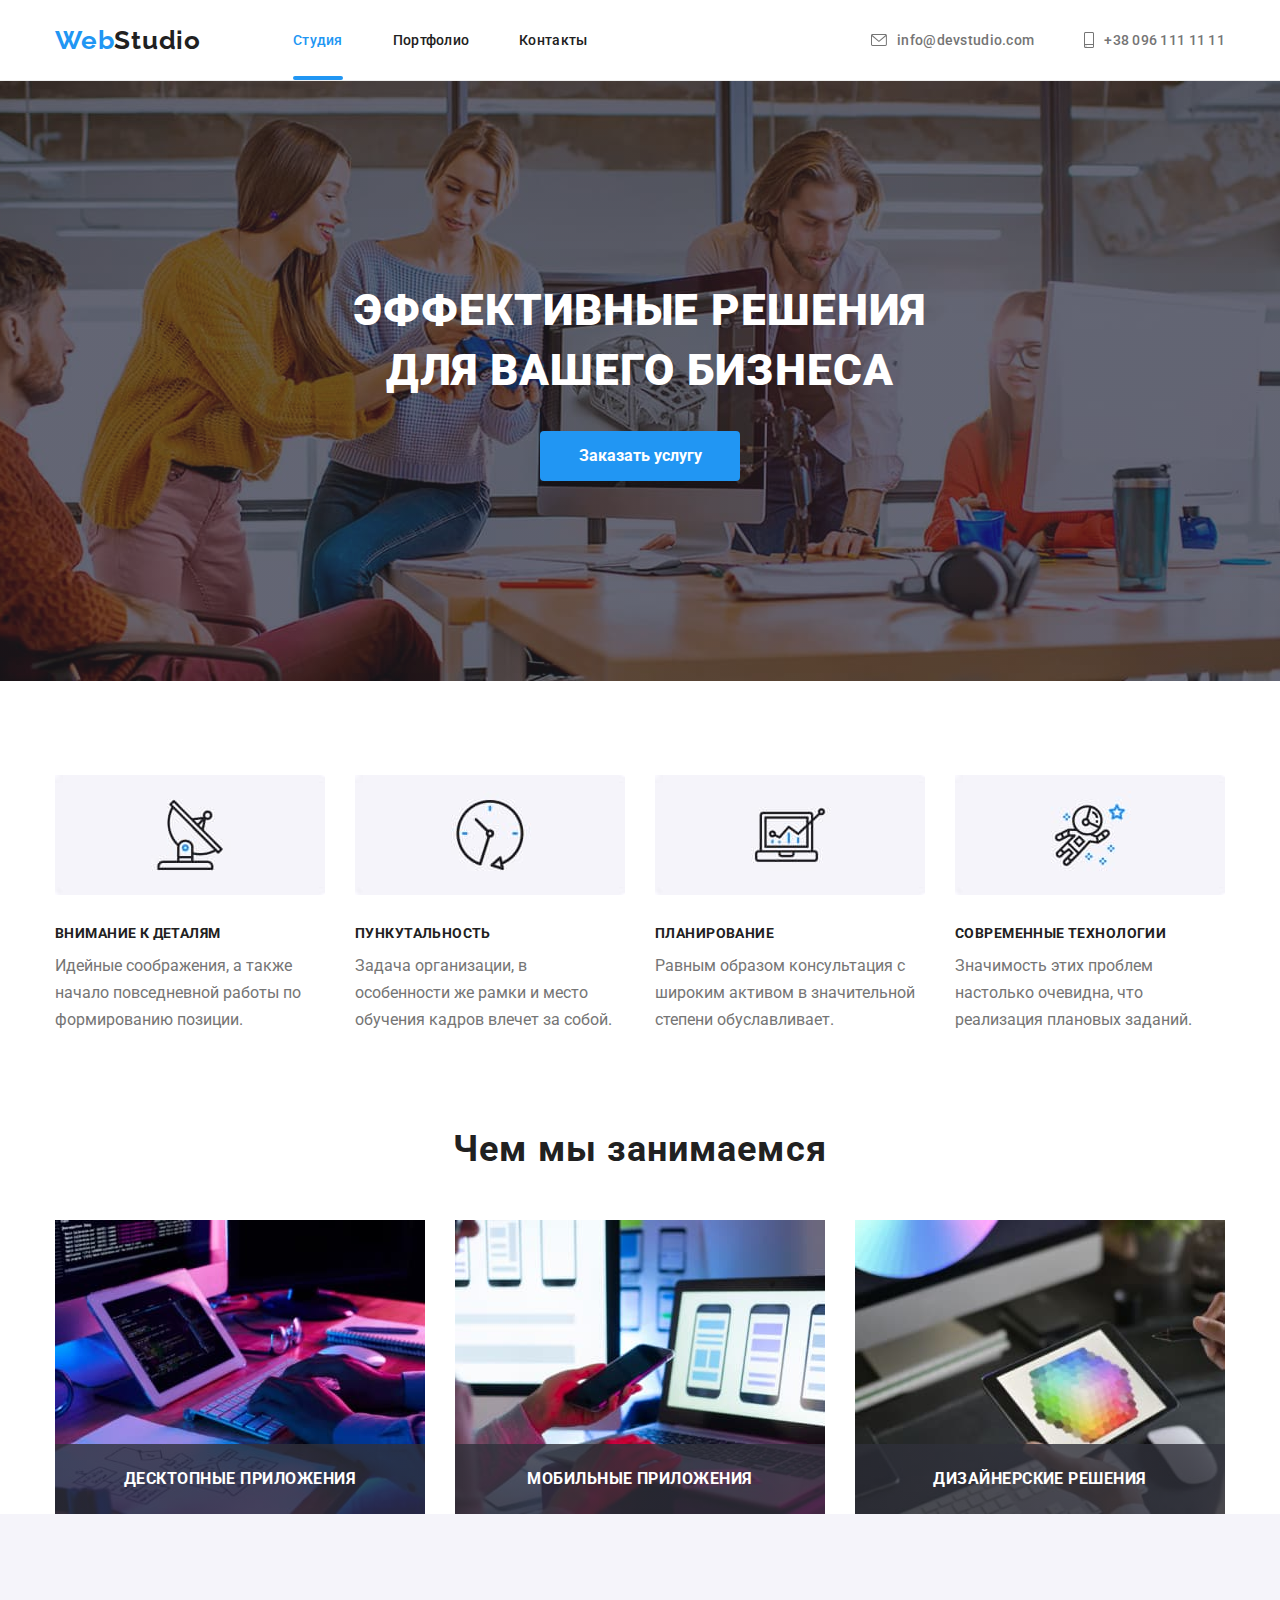
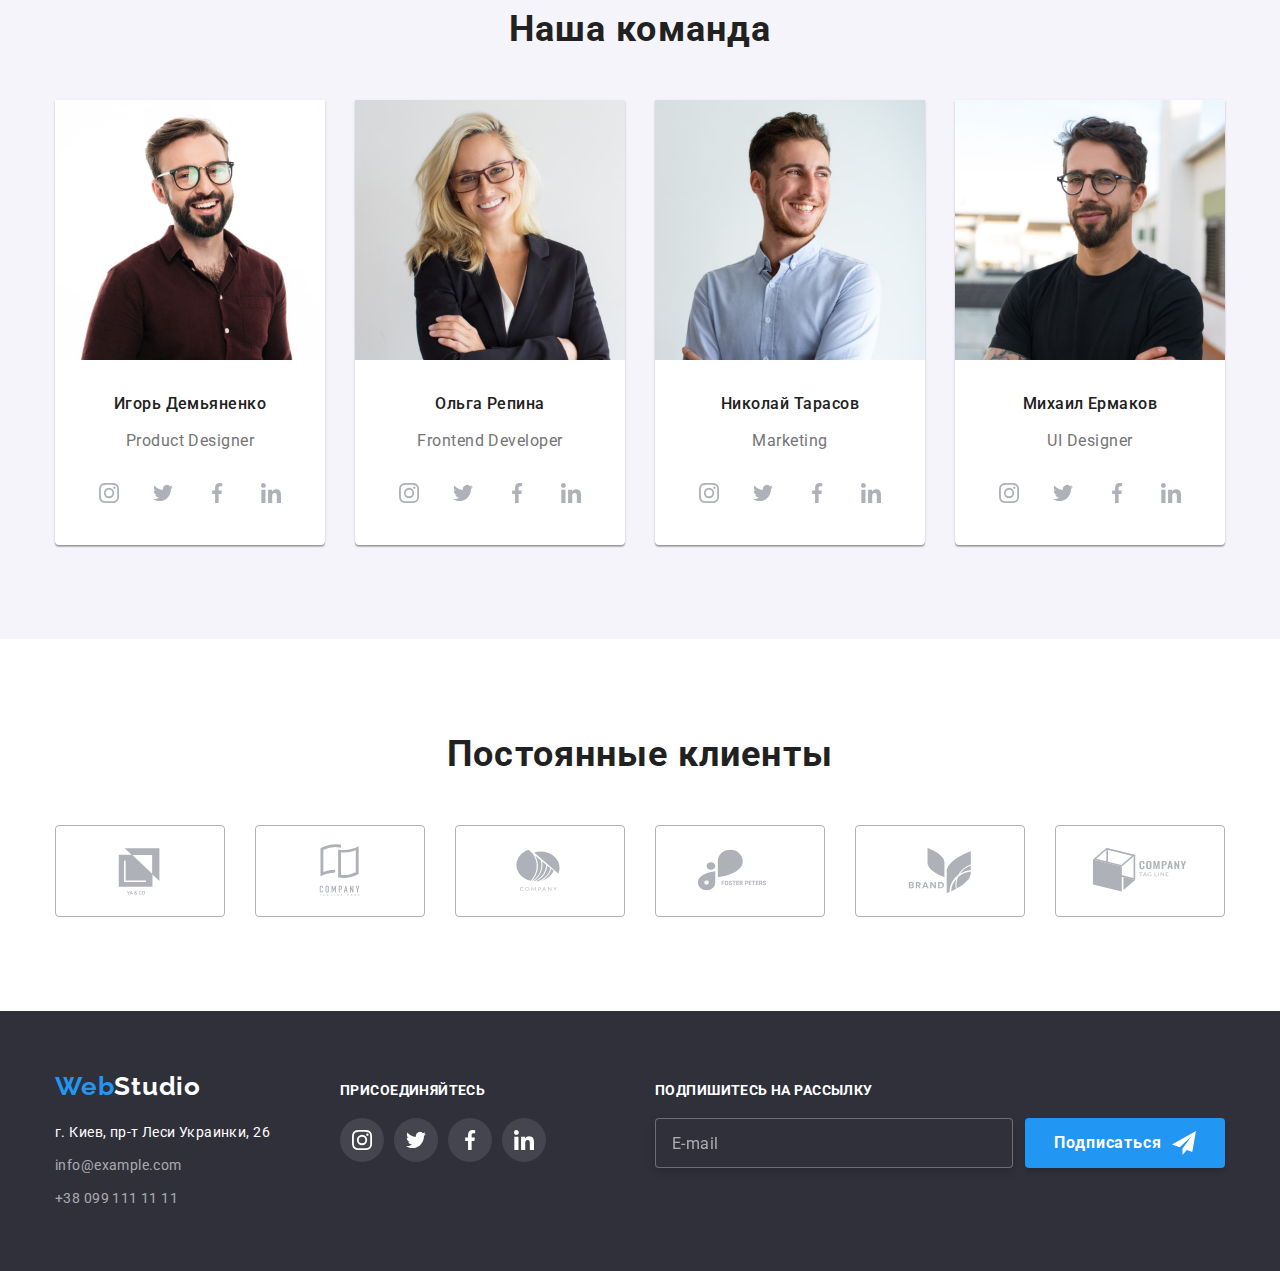
==== index.html @ 1bd15ab4 "v1" ====
<!DOCTYPE html>
<html lang="ru">
  <head>
    <meta charset="UTF-8" />
    <meta http-equiv="X-UA-Compatible" content="IE=edge" />
    <meta name="viewport" content="width=device-width, initial-scale=1.0" />
    <link
      rel="stylesheet"
      href="https://cdnjs.cloudflare.com/ajax/libs/modern-normalize/1.0.0/modern-normalize.min.css"
    />
    <link rel="preconnect" href="https://fonts.gstatic.com" />
    <link
      href="https://fonts.googleapis.com/css2?family=Raleway:wght@700&family=Roboto:wght@400;500;700;900&display=swap"
      rel="stylesheet"
    />
    <link rel="stylesheet" href="css/styles.css" />
    <title>Студия</title>
  </head>
  <body>
    <header class="header">
      <div class="container list">
        <nav class="list">
          <a lang="en" href="index.html" class="icon icon-header"
            ><span class="icon-blue">Web</span>Studio</a
          >
          <ul class="list-nav">
            <li class="link">
              <a href="index.html" class="link-nav-selected link-area">Студия</a>
            </li>
            <li class="link">
              <a href="portfolio.html" class="link-nav link-area">Портфолио</a>
            </li>
            <li class="link">
              <a href="" class="link-nav link-area">Контакты</a>
            </li>
          </ul>
        </nav>
        <ul class="list-address">
          <li class="link">
            <a href="mailto:info@devstudio.com" class="list link-address link-area">
              <svg class="link-mail">
                <use href="./images/icons.svg#icon-envelope"></use>
              </svg>
              info@devstudio.com</a
            >
          </li>
          <li class="link">
            <a href="tel:+380961111111" class="list link-address link-area">
              <svg class="link-phone">
                <use href="./images/icons.svg#icon-smartphone"></use>
              </svg>
              +38 096 111 11 11</a
            >
          </li>
        </ul>
      </div>
    </header>

    <main>
      <section class="hero overlay-hero">
        <div class="container">
          <h1 class="slogan">ЭФФЕКТИВНЫЕ РЕШЕНИЯ ДЛЯ ВАШЕГО БИЗНЕСА</h1>
          <button data-modal-open type="button" class="button">Заказать услугу</button>
        </div>
      </section>
      <section class="section">
        <div class="container">
          <ul class="list">
            <li class="item-about item-detail">
              <h3 class="text-about sub-title">Внимание к деталям</h3>
              <p class="text-main">
                Идейные соображения, а также начало повседневной работы по формированию позиции.
              </p>
            </li>
            <li class="item-about item-time">
              <h3 class="text-about sub-title">Пункутальность</h3>
              <p class="text-main">
                Задача организации, в особенности же рамки и место обучения кадров влечет за собой.
              </p>
            </li>
            <li class="item-about item-plan">
              <h3 class="text-about sub-title">Планирование</h3>
              <p class="text-main">
                Равным образом консультация с широким активом в значительной степени обуславливает.
              </p>
            </li>
            <li class="item-about item-tech">
              <h3 class="text-about sub-title">Современные технологии</h3>
              <p class="text-main">
                Значимость этих проблем настолько очевидна, что реализация плановых заданий.
              </p>
            </li>
          </ul>
        </div>
      </section>

      <section class="section">
        <div class="container">
          <h2 class="title">Чем мы занимаемся</h2>

          <ul class="list list-img">
            <li class="item-img">
              <img src="images/box1.jpg" alt="Человек пишет код" />
              <div class="img-back">
                <p class="sub-title img-text">Десктопные приложения</p>
              </div>
            </li>
            <li class="item-img">
              <img src="images/box2.jpg" alt="Человек настараивает мультиплатформность" />
              <div class="img-back">
                <p class="sub-title img-text">Мобильные приложения</p>
              </div>
            </li>
            <li class="item-img">
              <img src="images/box3.jpg" alt="Человек выбирает дизайн" />
              <div class="img-back">
                <p class="sub-title img-text">Дизайнерские решения</p>
              </div>
            </li>
          </ul>
        </div>
      </section>

      <section class="section section-team">
        <div class="container">
          <h2 class="title">Наша команда</h2>
          <ul class="list list-team">
            <li class="desc-main">
              <img class="desc-img" src="images/img1.1.jpg" alt="" width="260" />
              <div class="desc-wrap">
                <h3 class="desc-name">Игорь Демьяненко</h3>
                <p class="desc-text">Product Designer</p>
                <ul class="list list-contact">
                  <li class="item-team">
                    <a href="" class="icon-center team-contact">
                      <svg class="decs-contact-icon">
                        <use href="./images/icons.svg#icon-inst"></use>
                      </svg>
                    </a>
                  </li>
                  <li class="item-team">
                    <a href="" class="icon-center team-contact">
                      <svg class="decs-contact-icon">
                        <use href="./images/icons.svg#icon-twit"></use>
                      </svg>
                    </a>
                  </li>
                  <li class="item-team">
                    <a href="" class="icon-center team-contact">
                      <svg class="decs-contact-icon">
                        <use href="./images/icons.svg#icon-fb"></use>
                      </svg>
                    </a>
                  </li>
                  <li class="item-team">
                    <a href="" class="icon-center team-contact">
                      <svg class="decs-contact-icon">
                        <use href="./images/icons.svg#icon-linkdin"></use>
                      </svg>
                    </a>
                  </li>
                </ul>
              </div>
            </li>

            <li class="desc-main">
              <img class="desc-img" src="images/img1.2.jpg" alt="" width="260" />
              <div class="desc-wrap">
                <h3 class="desc-name">Ольга Репина</h3>
                <p class="desc-text">Frontend Developer</p>
                <ul class="list list-contact">
                  <li class="item-team">
                    <a href="" class="icon-center team-contact">
                      <svg class="decs-contact-icon">
                        <use href="./images/icons.svg#icon-inst"></use>
                      </svg>
                    </a>
                  </li>
                  <li class="item-team">
                    <a href="" class="icon-center team-contact">
                      <svg class="decs-contact-icon">
                        <use href="./images/icons.svg#icon-twit"></use>
                      </svg>
                    </a>
                  </li>
                  <li class="item-team">
                    <a href="" class="icon-center team-contact">
                      <svg class="decs-contact-icon">
                        <use href="./images/icons.svg#icon-fb"></use>
                      </svg>
                    </a>
                  </li>
                  <li class="item-team">
                    <a href="" class="icon-center team-contact">
                      <svg class="decs-contact-icon">
                        <use href="./images/icons.svg#icon-linkdin"></use>
                      </svg>
                    </a>
                  </li>
                </ul>
              </div>
            </li>

            <li class="desc-main">
              <img class="desc-img" src="images/img1.3.jpg" alt="" width="260" />
              <div class="desc-wrap">
                <h3 class="desc-name">Николай Тарасов</h3>
                <p class="desc-text">Marketing</p>
                <ul class="list list-contact">
                  <li class="item-team">
                    <a href="" class="icon-center team-contact">
                      <svg class="decs-contact-icon">
                        <use href="./images/icons.svg#icon-inst"></use>
                      </svg>
                    </a>
                  </li>
                  <li class="item-team">
                    <a href="" class="icon-center team-contact">
                      <svg class="decs-contact-icon">
                        <use href="./images/icons.svg#icon-twit"></use>
                      </svg>
                    </a>
                  </li>
                  <li class="item-team">
                    <a href="" class="icon-center team-contact">
                      <svg class="decs-contact-icon">
                        <use href="./images/icons.svg#icon-fb"></use>
                      </svg>
                    </a>
                  </li>
                  <li class="item-team">
                    <a href="" class="icon-center team-contact">
                      <svg class="decs-contact-icon">
                        <use href="./images/icons.svg#icon-linkdin"></use>
                      </svg>
                    </a>
                  </li>
                </ul>
              </div>
            </li>

            <li class="desc-main">
              <img class="desc-img" src="images/img1.4.jpg" alt="" width="260" />
              <div class="desc-wrap">
                <h3 class="desc-name">Михаил Ермаков</h3>
                <p class="desc-text">UI Designer</p>
                <ul class="list list-contact">
                  <li class="item-team">
                    <a href="" class="icon-center team-contact">
                      <svg class="decs-contact-icon">
                        <use href="./images/icons.svg#icon-inst"></use>
                      </svg>
                    </a>
                  </li>
                  <li class="item-team">
                    <a href="" class="icon-center team-contact">
                      <svg class="decs-contact-icon">
                        <use href="./images/icons.svg#icon-twit"></use>
                      </svg>
                    </a>
                  </li>
                  <li class="item-team">
                    <a href="" class="icon-center team-contact">
                      <svg class="decs-contact-icon">
                        <use href="./images/icons.svg#icon-fb"></use>
                      </svg>
                    </a>
                  </li>
                  <li class="item-team">
                    <a href="" class="icon-center team-contact">
                      <svg class="decs-contact-icon">
                        <use href="./images/icons.svg#icon-linkdin"></use>
                      </svg>
                    </a>
                  </li>
                </ul>
              </div>
            </li>
          </ul>
        </div>
      </section>
      <section class="section">
        <div class="container">
          <h2 class="title">Постоянные клиенты</h2>
          <ul class="list">
            <li class="item-client">
              <a href="" class="icon-center link-client">
                <svg class="item-client-icon">
                  <use href="./images/icons.svg#icon-client1"></use>
                </svg>
              </a>
            </li>
            <li class="item-client">
              <a href="" class="icon-center link-client">
                <svg class="item-client-icon">
                  <use href="./images/icons.svg#icon-client2"></use>
                </svg>
              </a>
            </li>
            <li class="item-client">
              <a href="" class="icon-center link-client">
                <svg class="item-client-icon">
                  <use href="./images/icons.svg#icon-client3"></use>
                </svg>
              </a>
            </li>
            <li class="item-client">
              <a href="" class="icon-center link-client">
                <svg class="item-client-icon">
                  <use href="./images/icons.svg#icon-client4"></use>
                </svg>
              </a>
            </li>
            <li class="item-client">
              <a href="" class="icon-center link-client">
                <svg class="item-client-icon">
                  <use href="./images/icons.svg#icon-client5"></use>
                </svg>
              </a>
            </li>
            <li class="item-client">
              <a href="" class="icon-center link-client">
                <svg class="item-client-icon">
                  <use href="./images/icons.svg#icon-client6"></use>
                </svg>
              </a>
            </li>
          </ul>
        </div>
      </section>
    </main>

    <footer class="footer">
      <div class="container list">
        <div>
          <a lang="en" href="index.html" class="icon icon-footer"
            ><span class="icon-blue">Web</span>Studio</a
          >
          <address>
            <ul class="list-footer">
              <li class="footer-main">
                <a href="" class="text-main footer-address">г. Киев, пр-т Леси Украинки, 26</a>
              </li>
              <li class="footer-main">
                <a href="mailto:info@example.com" class="text-main footer-contact"
                  >info@example.com</a
                >
              </li>
              <li class="footer-main">
                <a href="tel:+380991111111" class="text-main footer-contact">+38 099 111 11 11</a>
              </li>
            </ul>
          </address>
        </div>
        <div class="media-footer">
          <h3 class="sub-title sub-title-join">Присоединяйтесь</h3>
          <ul class="list">
            <li class="media-footer-item">
              <a href="" class="icon-center media-footer-link">
                <svg class="media-footer-icon">
                  <use href="./images/icons.svg#icon-inst"></use>
                </svg>
              </a>
            </li>
            <li class="media-footer-item">
              <a href="" class="icon-center media-footer-link">
                <svg class="media-footer-icon">
                  <use href="./images/icons.svg#icon-twit"></use>
                </svg>
              </a>
            </li>
            <li class="media-footer-item">
              <a href="" class="icon-center media-footer-link">
                <svg class="media-footer-icon">
                  <use href="./images/icons.svg#icon-fb"></use>
                </svg>
              </a>
            </li>
            <li class="media-footer-item">
              <a href="" class="icon-center media-footer-link">
                <svg class="media-footer-icon">
                  <use href="./images/icons.svg#icon-linkdin"></use>
                </svg>
              </a>
            </li>
          </ul>
        </div>
        <div class="subscribe-footer">
          <h3 class="sub-title sub-title-join">Подпишитесь на рассылку</h3>

          <form name="subscribe_form" autocomplete="on" class="form-item">
            <label>
              <input class="form-input-mail" type="email" name="email" placeholder="E-mail" />
            </label>
            <button type="submit" class="button-subscribe">
              Подписаться
              <svg class="button-subscribe-icon">
                <use href="./images/icons.svg#icon-send"></use>
              </svg>
            </button>
          </form>
        </div>
      </div>
    </footer>
    <div class="backdrop is-hidden" data-modal>
      <div class="modal">
        <h3 class="modal-detail">Оставьте свои данные, мы вам перезвоним</h3>

        <form name="subscribe_form" autocomplete="on" class="subscribe-form">
          <label class="subscribe-name">
            Имя
            <svg class="modal-form-icon">
              <use href="./images/icons.svg#icon-person"></use>
            </svg>
            <input
              class="form-input-main form-input-info"
              type="text"
              name="name"
              autocomplete="on"
            />
          </label>
          <label class="subscribe-name">
            Телефон
            <svg class="modal-form-icon">
              <use href="./images/icons.svg#icon-phone-black"></use>
            </svg>
            <input
              class="form-input-main form-input-info"
              type="tel"
              name="tel"
              autocomplete="on"
            />
          </label>
          <label class="subscribe-name">
            Почта
            <input
              class="form-input-main form-input-info"
              type="email"
              name="email"
              autocomplete="on"
            />
            <svg class="modal-form-icon">
              <use href="./images/icons.svg#icon-email-black"></use>
            </svg>
          </label>
          <label class="subscribe-name">
            Комментарий
            <textarea
              class="form-input-main form-input-comment"
              name="comment"
              placeholder="Введите текст"
            ></textarea>
          </label>
          <label class="subscribe-agree">
            <input type="checkbox" name="valid" value="agree" />
            <span class="checkbox-icon"></span>
            Соглашаюсь с рассылкой и принимаю <a href="" class="link-agree">Условия договора</a>
          </label>
          <div>
            <button type="submit" class="button-form">Отправить</button>
          </div>
        </form>
        <button data-modal-close type="button" class="icon-center modal-close-button">
          <svg class="modal-close-icon">
            <use href="./images/icons.svg#icon-close-button"></use>
          </svg>
        </button>
      </div>
    </div>
    <script src="./js/modal.js"></script>
  </body>
</html>
---- css/styles.css ----
/* Main styles */

body {
  font-family: 'Roboto', sans-serif;
  color: var(--main-text-color);
}

a {
  text-decoration: none;
  display: inline-block;
}

ul {
  list-style: none;
}

img {
  display: block;
}

/* Main Position */

ul,
ol {
  margin-top: 0;
  margin-bottom: 0;
  padding-left: 0;
}

h1,
h2,
h3,
h4,
h5,
h6,
p {
  margin-top: 0;
  margin-bottom: 0;
}

/* Colors */

:root {
  --main-back-color: #2f303a;
  --secondary-back-color: #f5f4fa;
  --main-text-color: #212121;
  --secondary-text-color: #757575;
  --third-text-color: #ffffff;
  --main-theme-color: #2196f3;
  --main-link-color: rgb(75, 75, 75, 0.6);
  --footer-link-color: rgb(255, 255, 255, 0.6);
  --work-back-color: #eeeeee;
  --overlay-back-color: rgba(47, 48, 58, 0.4);
  --footer-link-back: rgba(255, 255, 255, 0.1);
  --client-border: #afb1b8;
  --hero-button-color: #188ce8;
  --img-back-color: rgba(47, 48, 58, 0.8);
  --work-anim-color: rgba(33, 150, 243, 0.9);
  --backdrop-color: rgba(0, 0, 0, 0.2);
  --close-button-color: rgba(0, 0, 0, 0.1);
  --color-comment: rgba(117, 117, 117, 0.5);
  --form-border-color: rgba(33, 33, 33, 0.2);

  --duration: 250ms;
  --timing-function: cubic-bezier(0.4, 0, 0.2, 1);
}

/* Style Classes */
.container {
  margin-left: auto;
  margin-right: auto;
  width: 1200px;
  padding-left: 15px;
  padding-right: 15px;
}

.icon {
  font-family: 'Raleway', sans-serif;
  font-weight: 700;
  font-size: 26px;
  line-height: 1.17;
  letter-spacing: 0.03em;
  width: 145px;
}

.icon-header {
  color: var(--main-text-color);

  margin-right: 93px;
}

.icon-footer {
  color: var(--third-text-color);

  margin-bottom: 20px;
}

.icon-blue {
  color: var(--main-theme-color);
}

.link-mail {
  width: 16px;
  height: 12px;
  cursor: pointer;

  margin-right: 10px;

  fill: var(--secondary-text-color);

  transition: fill var(--duration) var(--timing-function);
}

.link-phone {
  width: 10px;
  height: 16px;
  cursor: pointer;

  margin-right: 10px;

  fill: var(--secondary-text-color);

  transition: fill var(--duration) var(--timing-function);
}

.link-address:hover .link-mail,
.link-address:focus .link-mail,
.link-address:hover .link-phone,
.link-address:focus .link-phone {
  fill: var(--main-theme-color);
}

.item-about::before {
  display: block;
  content: '';
  height: 120px;
}

.item-detail::before {
  background-image: url(../images/Group1.jpg);
}

.item-time::before {
  background-image: url(../images/Group2.jpg);
}

.item-plan::before {
  background-image: url(../images/Group3.jpg);
}

.item-tech::before {
  background-image: url(../images/Group4.jpg);
}

.icon-center {
  display: flex;
  align-items: center;
  justify-content: center;
}

.footer .container.list {
  display: flex;
  align-items: baseline;
}

.media-footer {
  margin-left: 70px;
}

.sub-title-join {
  font-size: 14px;
  letter-spacing: 0.03em;

  margin-bottom: 20px;

  color: var(--third-text-color);
}

.media-footer-item {
  width: 44px;
  height: 44px;
}

.media-footer-item:not(:last-child) {
  margin-right: 10px;
}

.media-footer-link {
  width: 44px;
  height: 44px;

  background-color: var(--footer-link-back);
  border-radius: 50%;
  background-position: center;
  background-repeat: no-repeat;

  transition: background-color var(--duration) var(--timing-function);
}

.media-footer-link:hover,
.media-footer-link:focus {
  background-color: var(--main-theme-color);
}

.media-footer-icon {
  width: 20px;
  height: 20px;

  fill: var(--third-text-color);
}

.item-client:not(:last-child) {
  margin-right: 30px;
}

.subscribe-footer {
  width: 570px;
  margin-left: auto;
}

.form-item {
  display: flex;
  align-items: center;
}

.form-input-mail {
  height: 50px;
  min-width: 358px;

  padding-left: 16px;
  padding-top: 15px;
  padding-bottom: 15px;

  color: var(--third-text-color);
  border-radius: 4px;
  border: 1px solid rgba(255, 255, 255, 0.3);
  filter: drop-shadow(0px 4px 4px rgba(0, 0, 0, 0.15));
  background-color: var(--main-back-color);
}

.form-input-mail::placeholder {
  font-size: 16px;
  line-height: 1.25;
  letter-spacing: 0.03em;

  color: var(--footer-link-color);
}

.button-subscribe {
  height: 50px;
  min-width: 200px;

  font-weight: 700;
  font-size: 16px;
  line-height: 1.875;
  letter-spacing: 0.06em;

  margin-left: 12px;

  display: flex;
  align-items: center;
  justify-content: center;

  border-color: transparent;
  color: var(--third-text-color);
  background-color: var(--main-theme-color);
  box-shadow: 0px 4px 4px rgba(0, 0, 0, 0.15);
  border-radius: 4px;
}

.button-subscribe-icon {
  width: 24px;
  height: 24px;

  margin-left: 10px;

  fill: var(--third-text-color);
}

.link-client {
  width: 170px;
  height: 92px;
  cursor: pointer;

  border: 1px solid var(--client-border);
  border-radius: 4px;

  transition: border-color var(--duration) var(--timing-function);
}

.item-client-icon {
  width: 106px;
  height: 60px;

  fill: var(--client-border);

  transition: fill var(--duration) var(--timing-function);
}

.link-client:hover,
.link-client:focus {
  border-color: var(--main-theme-color);
}

.link-client:hover .item-client-icon,
.link-client:focus .item-client-icon {
  fill: var(--main-theme-color);
}

.header {
  border-bottom: 1px solid var(--work-back-color);
}

.list {
  display: flex;

  align-items: center;
}

.list-img {
  justify-content: space-between;
}

.list-nav {
  display: flex;
}

.list-address {
  display: flex;

  margin-left: auto;
}

.list-team {
  padding-bottom: 94px;
}

.link {
  font-weight: 500;
  font-size: 14px;
  line-height: 1.17;
  letter-spacing: 0.02em;
}

.list-nav .link + .link {
  margin-left: 50px;
}

.list-address .link + .link {
  margin-left: 50px;
}

.link-area {
  padding-top: 32px;
  padding-bottom: 32px;
}

.link-nav {
  color: var(--main-text-color);

  transition: color var(--duration) var(--timing-function);
}

.link-nav-selected {
  position: relative;
  color: var(--main-theme-color);
}

.link-nav-selected::after {
  display: block;
  content: '';
  width: 100%;
  height: 4px;

  border-bottom-width: 4px;
  border-bottom-style: solid;
  border-bottom-color: var(--main-theme-color);
  border-radius: 2px;

  position: absolute;
  bottom: 0;
}

.link-address {
  color: var(--secondary-text-color);

  transition: color var(--duration) var(--timing-function);
}

.hero {
  max-width: 1600px;
  height: 600px;
  letter-spacing: 0.06em;
  text-align: center;

  background-color: var(--main-back-color);

  padding-top: 200px;
  padding-bottom: 200px;
  margin-left: auto;
  margin-right: auto;
}

.overlay-hero {
  background-image: linear-gradient(to right, var(--overlay-back-color), var(--overlay-back-color)),
    url(../images/back-hero.jpg);

  background-repeat: no-repeat;
  background-position: center;
  background-size: cover;
}

.slogan {
  font-weight: 900;
  font-size: 44px;
  line-height: 1.36;

  color: var(--third-text-color);

  max-width: 600px;
  margin: 0 auto;
  margin-bottom: 30px;
}

.button {
  font-weight: 700;
  font-size: 16px;
  line-height: 1.87;
  cursor: pointer;

  min-width: 200px;
  min-height: 50px;
  padding: 10px, 32px;
  border-radius: 4px;

  border-color: transparent;
  color: var(--third-text-color);
  background-color: var(--main-theme-color);

  transition: background-color var(--duration) var(--timing-function);
}

.button:hover,
.button:focus {
  background-color: var(--hero-button-color);
}

.backdrop {
  position: fixed;
  top: 0;
  left: 0;

  width: 100%;
  height: 100%;

  background-color: var(--backdrop-color);

  transition: background-color var(--duration) var(--timing-function);
}

.backdrop.is-hidden {
  opacity: 0;
  pointer-events: none;
}

.modal {
  z-index: 1000;
  position: absolute;
  top: 50%;
  left: 50%;
  transform: translate(-50%, -50%);

  padding: 40px;

  min-width: 528px;
  min-height: 581px;

  border-radius: 4px;
  box-shadow: 0px 1px 3px rgba(0, 0, 0, 0.12), 0px 1px 1px rgba(0, 0, 0, 0.14),
    0px 2px 1px rgba(0, 0, 0, 0.2);
  background-color: var(--third-text-color);

  transition: background-color var(--duration) var(--timing-function),
    box-shadow var(--duration) var(--timing-function);
}

.modal-close-button {
  position: absolute;
  top: 8px;
  right: 8px;
  cursor: pointer;
  padding: 0;

  width: 30px;
  height: 30px;

  border-radius: 50%;
  border-color: var(--close-button-color);
  background-color: var(--third-text-color);
}

.modal-close-icon {
  background-position: center;
  background-repeat: no-repeat;

  width: 18px;
  height: 18px;

  filter: drop-shadow(0px 4px 4px rgba(0, 0, 0, 0.25));
}

.modal-detail {
  font-weight: 700;
  font-size: 20px;
  line-height: 1.172;
  letter-spacing: 0.03em;
  text-align: center;

  margin-bottom: 12px;
}

.subscribe-form {
  width: 448px;
  margin-left: auto;
  margin-right: auto;
}

.form-input-main {
  font-size: 14px;
  line-height: 1.17;
  letter-spacing: 0.01em;

  outline: none;
  border: 1px solid var(--form-border-color);
  border-radius: 4px;
}

.form-input-info {
  height: 40px;
  margin-top: 4px;
  padding-left: 40px;
}

.form-input-comment {
  height: 120px;
  padding: 12px 16px;
  margin-top: 4px;
  resize: none;
}

.form-input-main:focus-within {
  border: 1px solid var(--main-theme-color);
}

.subscribe-name:focus-within .modal-form-icon {
  fill: var(--main-theme-color);
}

.form-input-comment::placeholder {
  color: var(--color-comment);
}

.subscribe-name {
  position: relative;
  display: flex;
  flex-direction: column;
  text-align: initial;

  width: auto;
  margin-bottom: 10px;

  font-size: 12px;
  line-height: 1.17;
  letter-spacing: 0.01em;

  color: var(--secondary-text-color);
}

.subscribe-name:nth-child(4) {
  margin-bottom: 20px;
}

.subscribe-agree input[type='checkbox'] {
  appearance: none;
}

.checkbox-icon {
  content: '';
  display: inline-block;

  margin-right: 8.38px;

  width: 16px;
  height: 15px;

  border: 2px solid var(--main-text-color);
  border-radius: 2px;

  transition: border-color var(--duration) var(--timing-function),
    background-color var(--duration) var(--timing-function);
}

.subscribe-agree input[type='checkbox']:focus ~ .checkbox-icon {
  border-color: var(--main-theme-color);
}

.subscribe-agree input[type='checkbox']:checked ~ .checkbox-icon {
  border-color: var(--main-theme-color);

  background-color: var(--main-theme-color);
  background-image: url(../images/checkbox.svg);
  background-repeat: no-repeat;
  background-size: cover;
}

.subscribe-agree {
  position: relative;
  display: flex;
  justify-content: center;
  align-items: center;
  width: 425px;
  height: 24px;
  margin-bottom: 30px;

  font-size: 14px;
  line-height: 1.71;
  letter-spacing: 0.03em;

  color: var(--secondary-text-color);
}

.link-agree {
  font-size: 14px;
  line-height: 1.71;
  letter-spacing: 0.03em;
  text-decoration: underline;

  padding-left: 3px;

  color: var(--main-theme-color);
}

.modal-form-icon {
  position: absolute;
  bottom: 11px;
  left: 12px;

  width: 18px;
  height: 18px;
}

.button-form {
  height: 50px;
  min-width: 200px;

  font-weight: 700;
  font-size: 16px;
  line-height: 1.875;
  letter-spacing: 0.06em;

  display: flex;
  align-items: center;
  justify-content: center;

  border-color: transparent;
  color: var(--third-text-color);
  background-color: var(--main-theme-color);
  box-shadow: 0px 4px 4px rgba(0, 0, 0, 0.15);
  border-radius: 4px;
}

.subscribe-form div {
  display: flex;
  justify-content: center;
}

.title {
  font-weight: 700;
  font-size: 36px;
  line-height: 1.17;
  letter-spacing: 0.03em;
  text-align: center;

  margin-bottom: 50px;
}

.section {
  padding-top: 94px;
}

.section:last-child {
  padding-bottom: 94px;
}

.section-team {
  background-color: var(--secondary-back-color);
}

.item-img {
  position: relative;
  width: 370px;
  z-index: -1;
}

.img-back {
  display: flex;
  justify-content: center;
  align-items: center;

  position: absolute;
  bottom: 0;
  width: 370px;
  height: 70px;

  background-image: linear-gradient(to right, var(--img-back-color), var(--img-back-color));
}

.img-text {
  letter-spacing: 0.03em;

  color: var(--third-text-color);
}

.team {
  background-color: var(--secondary-back-color);
}

.text-about {
  font-size: 14px;
  letter-spacing: 0.03em;

  margin-top: 30px;
  margin-bottom: 10px;
}

.sub-title {
  font-weight: 700;
  text-transform: uppercase;
  line-height: 1.17;
}

.item-about {
  width: 270px;
}

.item-about:not(:first-child) {
  margin-left: 30px;
}

.text-main {
  color: var(--secondary-text-color);

  line-height: 1.71;
}

.desc-img {
  display: block;

  width: 270px;
}

.desc-main {
  background-color: var(--third-text-color);

  width: 270px;

  box-shadow: 0px 1px 3px rgba(0, 0, 0, 0.12), 0px 1px 1px rgba(0, 0, 0, 0.14),
    0px 2px 1px rgba(0, 0, 0, 0.2);
  border-radius: 0px 0px 4px 4px;
}

.desc-main:not(:first-child) {
  margin-left: 30px;
}

.desc-wrap {
  padding-top: 30px;
  padding-bottom: 30px;
}

.desc-name {
  font-weight: 500;
  font-size: 16px;
  line-height: 1.71;
  letter-spacing: 0.03em;
  text-align: center;

  margin-bottom: 10px;
}

.desc-text {
  font-size: 16px;
  line-height: 1.71;
  letter-spacing: 0.03em;
  text-align: center;

  margin-bottom: 16px;

  color: var(--secondary-text-color);
}

.list-contact {
  margin-right: 32px;
  margin-left: 32px;
}

.team-contact {
  width: 44px;
  height: 44px;

  border-radius: 50%;
  background-position: center;
  background-repeat: no-repeat;

  transition: background-color var(--duration) var(--timing-function);
}

.decs-contact-icon {
  width: 20px;
  height: 20px;
  cursor: pointer;

  fill: var(--client-border);

  transition: fill var(--duration) var(--timing-function);
}

.team-contact:hover,
.team-contact:focus {
  background-color: var(--main-theme-color);
}

.team-contact:hover .decs-contact-icon,
.team-contact:focus .decs-contact-icon {
  fill: var(--third-text-color);
}

.item-team:not(:last-child) {
  margin-right: 10px;
}

.footer {
  background-color: var(--main-back-color);

  padding-top: 60px;
  padding-bottom: 60px;
}

.list-footer .footer-main + .footer-main {
  margin-top: 9px;
}

.footer-main {
  font-style: normal;
  letter-spacing: 0.03em;
  font-size: 14px;
}

.footer-address {
  color: var(--third-text-color);

  transition: color var(--duration) var(--timing-function);
}

.footer-contact {
  color: var(--footer-link-color);
}

.list-control {
  justify-content: center;

  margin-bottom: 50px;
}

.control {
  font-weight: 500;
  font-size: 16px;
  line-height: 1.62;
  letter-spacing: 0.03em;
  background-color: var(--secondary-back-color);
  cursor: pointer;

  padding: 6px 22px;
  border: transparent;
  border-radius: 4px;

  transition: color var(--duration) var(--timing-function),
    background-color var(--duration) var(--timing-function),
    box-shadow var(--duration) var(--timing-function);
}

.control-item:not(:last-child) {
  margin-right: 8px;
}

.control:active,
.control:hover,
.control:focus {
  color: var(--third-text-color);
  background-color: var(--main-theme-color);

  box-shadow: 0px 3px 1px rgba(0, 0, 0, 0.1), 0px 1px 2px rgba(0, 0, 0, 0.08),
    0px 2px 2px rgba(0, 0, 0, 0.12);
}

.work-list {
  display: flex;
  flex-wrap: wrap;

  margin-left: -30px;
  margin-top: -30px;
}

.work-item {
  flex-basis: calc(100% / 3 -30px);

  margin-left: 30px;
  margin-top: 30px;

  cursor: pointer;
}

.work-link {
  transition: box-shadow var(--duration) var(--timing-function);
}

.work-link:hover,
.work-link:focus {
  box-shadow: 0px 1px 1px rgba(0, 0, 0, 0.12), 0px 4px 4px rgba(0, 0, 0, 0.06),
    1px 4px 6px rgba(0, 0, 0, 0.16);
}

.work-img {
  position: relative;
  overflow: hidden;
}

.work-overlay {
  position: absolute;
  width: 100%;
  height: 100%;

  transform: translateY(0);

  background-image: linear-gradient(to right, var(--work-anim-color), var(--work-anim-color));

  transition: transform var(--duration) var(--timing-function);
}

.work-text {
  width: 322px;
  height: 168px;
  position: fixed;
  top: 50%;
  left: 50%;
  transform: translate(-50%, -50%);

  font-size: 18px;
  line-height: 28px;
  letter-spacing: 0.03em;

  color: var(--third-text-color);
}

.work-link:hover .work-overlay,
.work-link:focus .work-overlay {
  transform: translateY(-100%);
}

.work-wrap {
  border-right-width: 1px;
  border-right-style: solid;
  border-right-color: var(--work-back-color);
  border-left-width: 1px;
  border-left-style: solid;
  border-left-color: var(--work-back-color);
  border-bottom-width: 1px;
  border-bottom-style: solid;
  border-bottom-color: var(--work-back-color);

  padding-top: 20px;
  padding-bottom: 20px;
  padding-left: 24px;
  padding-right: 24px;
}

.work-main {
  font-weight: 700;
  font-size: 18px;
  line-height: 2;
  letter-spacing: 0.06em;

  margin-bottom: 4px;

  color: var(--main-text-color);
}

.work-desc {
  font-weight: normal;
  font-size: 16px;
  line-height: 1.87;
  letter-spacing: 0.03em;

  color: var(--secondary-text-color);
}

.link-nav:hover,
.link-nav:focus,
.link-address:hover,
.link-address:focus,
.footer-address:hover,
.footer-address:focus {
  color: var(--main-theme-color);
}
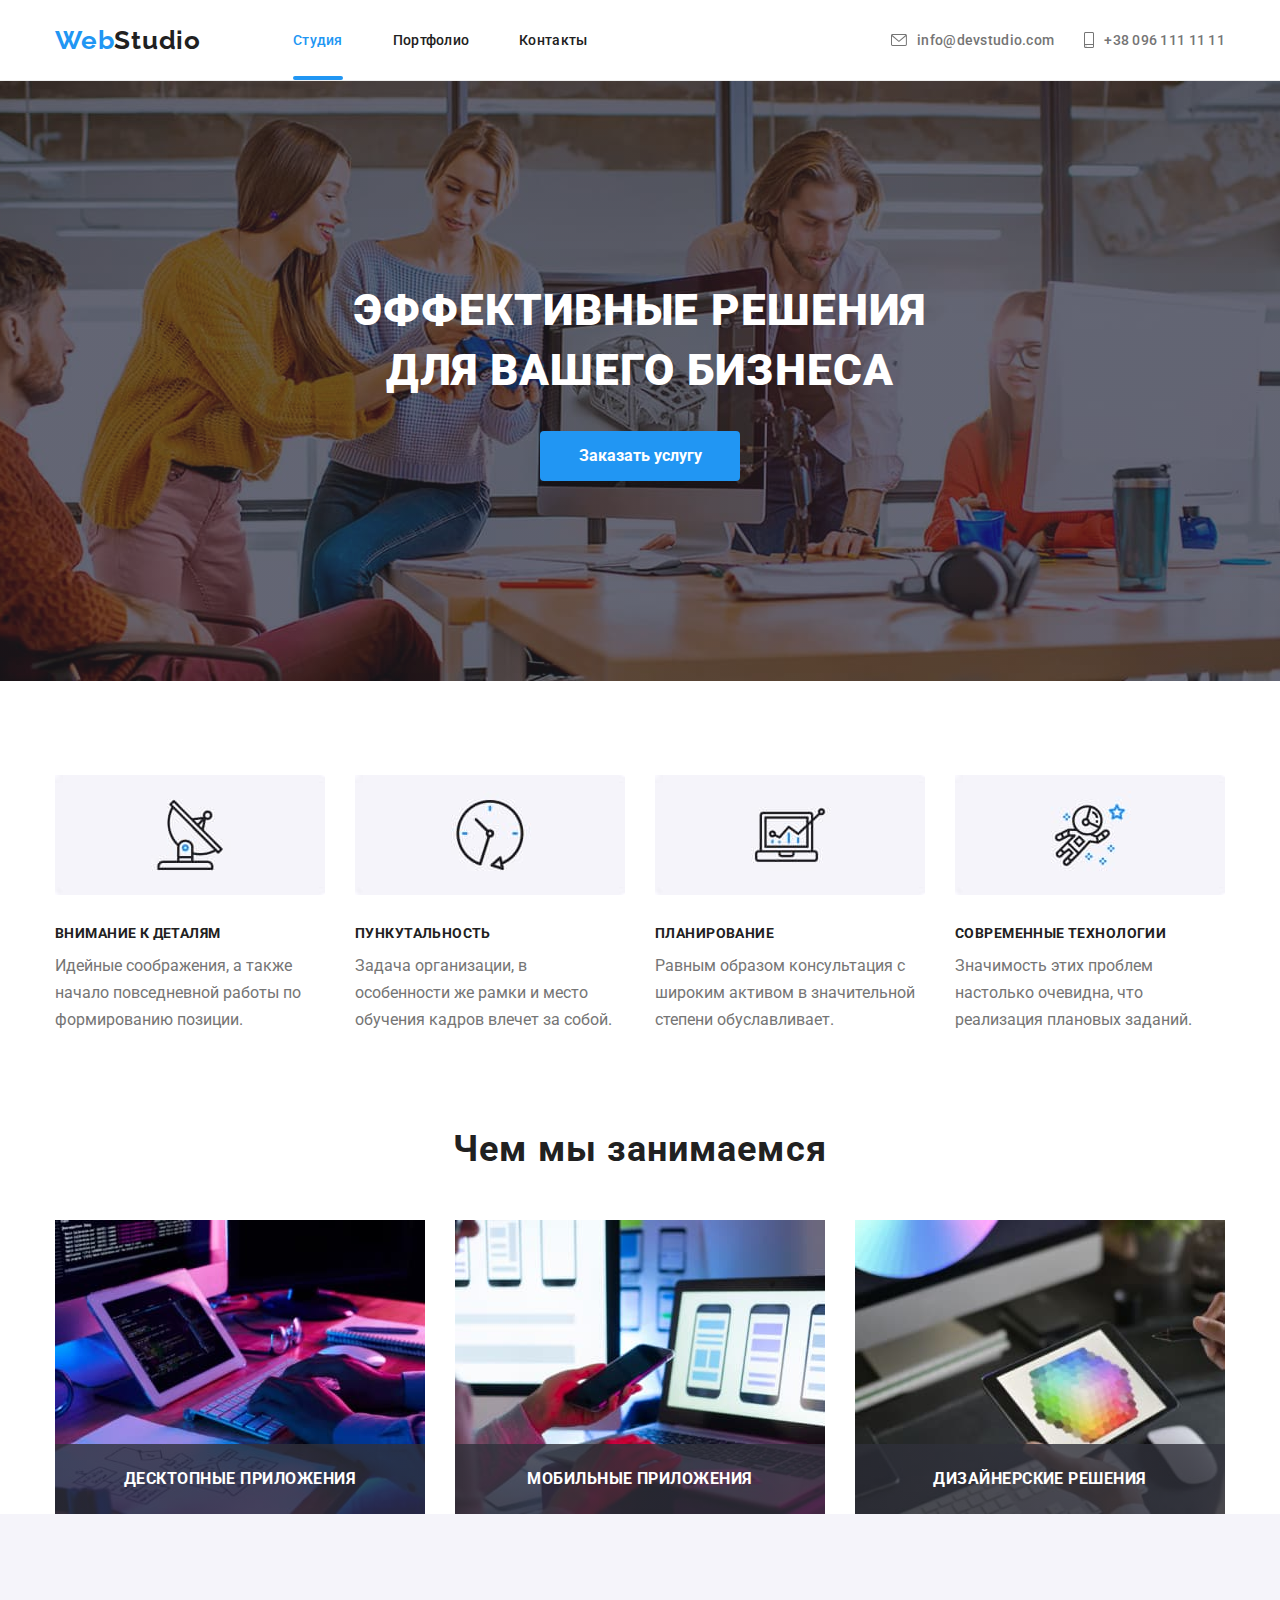
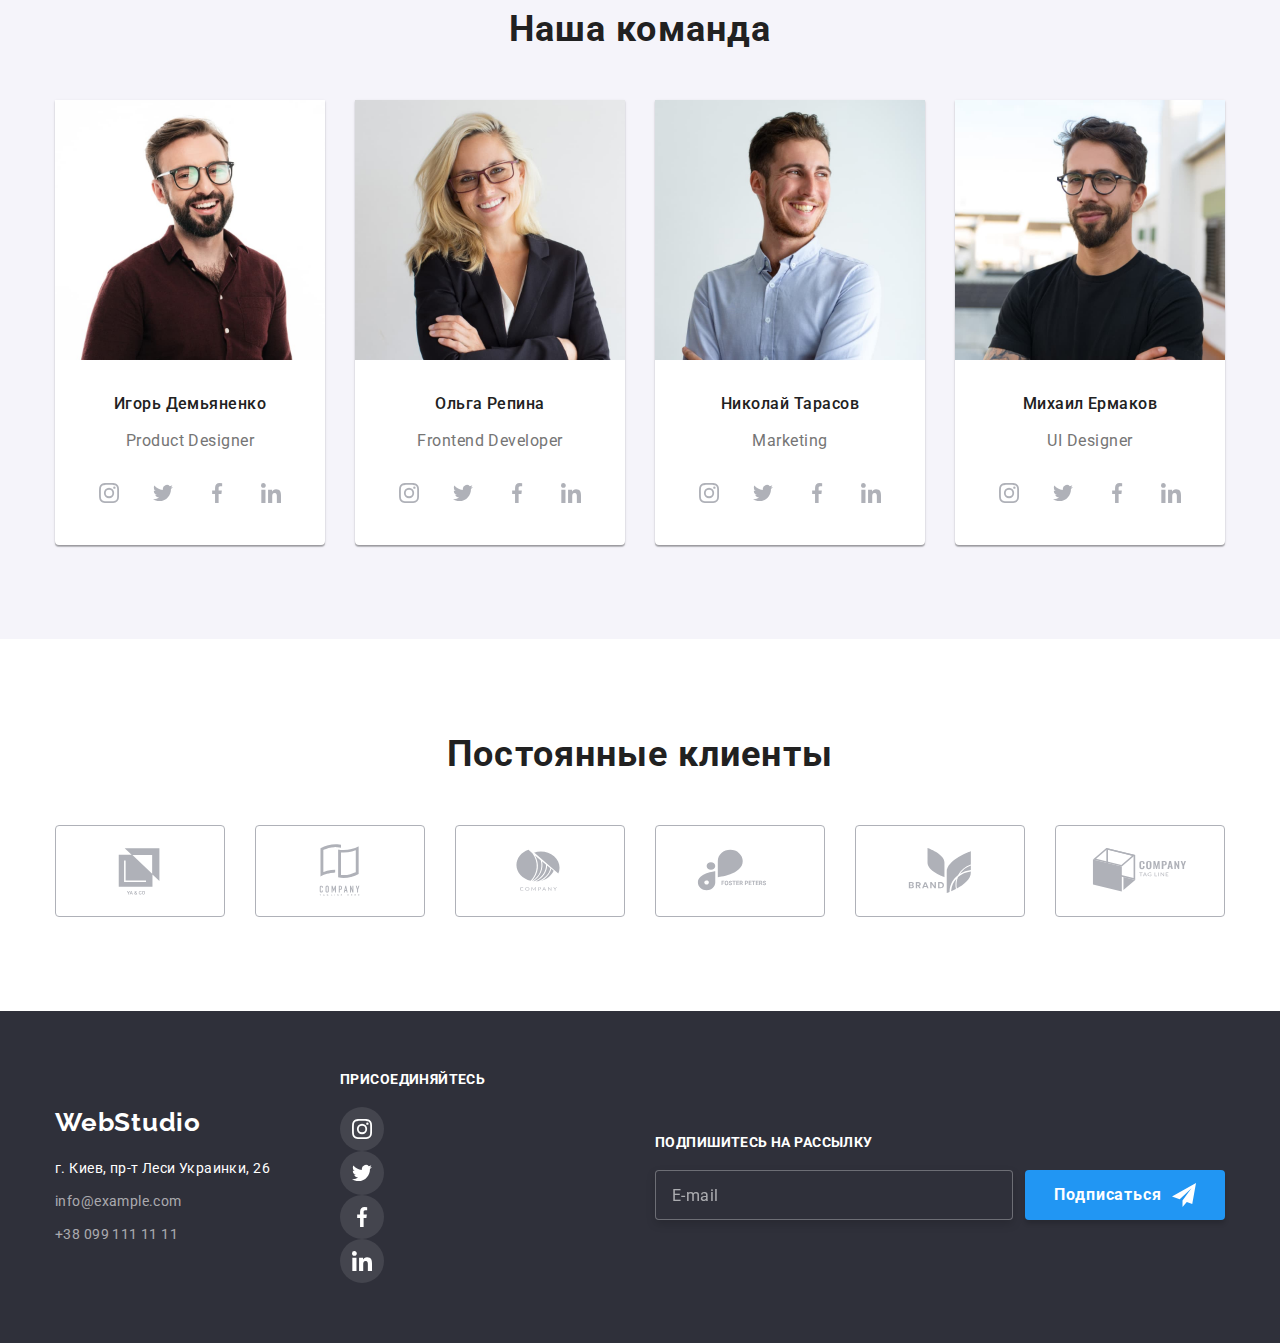
==== commit eedd081f: "v2" ====
--- a/index.html
+++ b/index.html
@@ -18,35 +18,35 @@
   </head>
   <body>
     <header class="header">
-      <div class="container list">
-        <nav class="list">
-          <a lang="en" href="index.html" class="icon icon-header"
-            ><span class="icon-blue">Web</span>Studio</a
+      <div class="thumb-center flex-center">
+        <nav class="flex-center">
+          <a lang="en" href="index.html" class="icon header__icon"
+            ><span class="icon__theme">Web</span>Studio</a
           >
-          <ul class="list-nav">
-            <li class="link">
-              <a href="index.html" class="link-nav-selected link-area">Студия</a>
-            </li>
-            <li class="link">
-              <a href="portfolio.html" class="link-nav link-area">Портфолио</a>
-            </li>
-            <li class="link">
-              <a href="" class="link-nav link-area">Контакты</a>
+          <ul class="header__list">
+            <li class="header__item-nav">
+              <a href="index.html" class="header__link header__link--selected">Студия</a>
+            </li>
+            <li class="header__item-nav">
+              <a href="portfolio.html" class="header__link">Портфолио</a>
+            </li>
+            <li class="header__item-nav">
+              <a href="" class="header__link">Контакты</a>
             </li>
           </ul>
         </nav>
-        <ul class="list-address">
-          <li class="link">
-            <a href="mailto:info@devstudio.com" class="list link-address link-area">
-              <svg class="link-mail">
+        <ul class="header__list header__list--address">
+          <li class="header__item-address">
+            <a href="mailto:info@devstudio.com" class="flex-center header__address">
+              <svg class="header__icon-mail">
                 <use href="./images/icons.svg#icon-envelope"></use>
               </svg>
               info@devstudio.com</a
             >
           </li>
-          <li class="link">
-            <a href="tel:+380961111111" class="list link-address link-area">
-              <svg class="link-phone">
+          <li class="header__item-address">
+            <a href="tel:+380961111111" class="flex-center header__address">
+              <svg class="header__icon-phone">
                 <use href="./images/icons.svg#icon-smartphone"></use>
               </svg>
               +38 096 111 11 11</a
@@ -57,15 +57,15 @@
     </header>
 
     <main>
-      <section class="hero overlay-hero">
-        <div class="container">
-          <h1 class="slogan">ЭФФЕКТИВНЫЕ РЕШЕНИЯ ДЛЯ ВАШЕГО БИЗНЕСА</h1>
-          <button data-modal-open type="button" class="button">Заказать услугу</button>
+      <section class="hero hero__overlay">
+        <div class="thumb-center">
+          <h1 class="hero__slogan">ЭФФЕКТИВНЫЕ РЕШЕНИЯ ДЛЯ ВАШЕГО БИЗНЕСА</h1>
+          <button data-modal-open type="button" class="hero__button">Заказать услугу</button>
         </div>
       </section>
       <section class="section">
-        <div class="container">
-          <ul class="list">
+        <div class="thumb-center">
+          <ul class="flex-center">
             <li class="item-about item-detail">
               <h3 class="text-about sub-title">Внимание к деталям</h3>
               <p class="text-main">
@@ -95,10 +95,10 @@
       </section>
 
       <section class="section">
-        <div class="container">
+        <div class="thumb-center">
           <h2 class="title">Чем мы занимаемся</h2>
 
-          <ul class="list list-img">
+          <ul class="flex-center list-img">
             <li class="item-img">
               <img src="images/box1.jpg" alt="Человек пишет код" />
               <div class="img-back">
@@ -121,16 +121,16 @@
         </div>
       </section>
 
-      <section class="section section-team">
-        <div class="container">
+      <section class="section section__team">
+        <div class="thumb-center">
           <h2 class="title">Наша команда</h2>
-          <ul class="list list-team">
+          <ul class="flex-center list-team">
             <li class="desc-main">
               <img class="desc-img" src="images/img1.1.jpg" alt="" width="260" />
               <div class="desc-wrap">
                 <h3 class="desc-name">Игорь Демьяненко</h3>
                 <p class="desc-text">Product Designer</p>
-                <ul class="list list-contact">
+                <ul class="flex-center list-contact">
                   <li class="item-team">
                     <a href="" class="icon-center team-contact">
                       <svg class="decs-contact-icon">
@@ -168,7 +168,7 @@
               <div class="desc-wrap">
                 <h3 class="desc-name">Ольга Репина</h3>
                 <p class="desc-text">Frontend Developer</p>
-                <ul class="list list-contact">
+                <ul class="flex-center list-contact">
                   <li class="item-team">
                     <a href="" class="icon-center team-contact">
                       <svg class="decs-contact-icon">
@@ -206,7 +206,7 @@
               <div class="desc-wrap">
                 <h3 class="desc-name">Николай Тарасов</h3>
                 <p class="desc-text">Marketing</p>
-                <ul class="list list-contact">
+                <ul class="flex-center list-contact">
                   <li class="item-team">
                     <a href="" class="icon-center team-contact">
                       <svg class="decs-contact-icon">
@@ -244,7 +244,7 @@
               <div class="desc-wrap">
                 <h3 class="desc-name">Михаил Ермаков</h3>
                 <p class="desc-text">UI Designer</p>
-                <ul class="list list-contact">
+                <ul class="flex-center list-contact">
                   <li class="item-team">
                     <a href="" class="icon-center team-contact">
                       <svg class="decs-contact-icon">
@@ -280,9 +280,9 @@
         </div>
       </section>
       <section class="section">
-        <div class="container">
+        <div class="thumb-center">
           <h2 class="title">Постоянные клиенты</h2>
-          <ul class="list">
+          <ul class="flex-center">
             <li class="item-client">
               <a href="" class="icon-center link-client">
                 <svg class="item-client-icon">
@@ -331,7 +331,7 @@
     </main>
 
     <footer class="footer">
-      <div class="container list">
+      <div class="thumb-center flex-center">
         <div>
           <a lang="en" href="index.html" class="icon icon-footer"
             ><span class="icon-blue">Web</span>Studio</a
--- a/css/styles.css
+++ b/css/styles.css
@@ -65,15 +65,138 @@
   --timing-function: cubic-bezier(0.4, 0, 0.2, 1);
 }
 
-/* Style Classes */
-.container {
+/* header */
+.header {
+  border-bottom: 1px solid var(--work-back-color);
+}
+
+.header__icon {
+  color: var(--main-text-color);
+
+  margin-right: 93px;
+}
+
+.header__list {
+  display: flex;
+}
+
+.header__item-nav:not(:last-child) {
+  margin-right: 50px;
+}
+
+.header__item-address:not(:last-child) {
+  margin-right: 30px;
+}
+
+.header__link {
+  font-weight: 500;
+  font-size: 14px;
+  line-height: 1.17;
+  letter-spacing: 0.02em;
+
+  padding-top: 32px;
+  padding-bottom: 32px;
+
+  color: var(--main-text-color);
+
+  transition: color var(--duration) var(--timing-function);
+}
+
+.header__address {
+  font-weight: 500;
+  font-size: 14px;
+  line-height: 1.17;
+  letter-spacing: 0.02em;
+
+  padding-top: 32px;
+  padding-bottom: 32px;
+
+  color: var(--secondary-text-color);
+
+  transition: color var(--duration) var(--timing-function);
+}
+
+.header__icon-phone {
+  width: 10px;
+  height: 16px;
+  cursor: pointer;
+
+  margin-right: 10px;
+
+  fill: var(--secondary-text-color);
+
+  transition: fill var(--duration) var(--timing-function);
+}
+
+.header__icon-mail {
+  width: 16px;
+  height: 12px;
+  cursor: pointer;
+
+  margin-right: 10px;
+
+  fill: var(--secondary-text-color);
+
+  transition: fill var(--duration) var(--timing-function);
+}
+
+.header__address:hover .header__icon-mail,
+.header__address:focus .header__icon-mail,
+.header__address:hover .header__icon-phone,
+.header__address:focus .header__icon-phone {
+  fill: var(--main-theme-color);
+}
+
+.header__link:hover,
+.header__link:focus,
+.header__address:hover,
+.header__address:focus {
+  color: var(--main-theme-color);
+}
+
+.header__link--selected {
+  position: relative;
+  color: var(--main-theme-color);
+}
+
+.header__link--selected::after {
+  display: block;
+  content: '';
+  width: 100%;
+  height: 4px;
+
+  border-bottom-width: 4px;
+  border-bottom-style: solid;
+  border-bottom-color: var(--main-theme-color);
+  border-radius: 2px;
+
+  position: absolute;
+  bottom: 0;
+}
+
+.header__list--address {
+  margin-left: auto;
+}
+/* header */
+
+/* flex-center */
+.flex-center {
+  display: flex;
+  align-items: center;
+}
+/* flex-center */
+
+/* thumb-center */
+.thumb-center {
   margin-left: auto;
   margin-right: auto;
   width: 1200px;
   padding-left: 15px;
   padding-right: 15px;
 }
-
+/* thumb-center */
+
+/* icon */
 .icon {
   font-family: 'Raleway', sans-serif;
   font-weight: 700;
@@ -83,11 +206,108 @@
   width: 145px;
 }
 
-.icon-header {
+.icon__theme {
+  color: var(--main-theme-color);
+}
+/* icon */
+
+/* section */
+.section {
+  padding-top: 94px;
+}
+
+.section:last-child {
+  padding-bottom: 94px;
+}
+
+.section__team {
+  background-color: var(--secondary-back-color);
+}
+/* section */
+
+/* hero */
+.hero {
+  max-width: 1600px;
+  height: 600px;
+  letter-spacing: 0.06em;
+  text-align: center;
+
+  background-color: var(--main-back-color);
+
+  padding-top: 200px;
+  padding-bottom: 200px;
+  margin-left: auto;
+  margin-right: auto;
+}
+
+.hero__overlay {
+  background-image: linear-gradient(to right, var(--overlay-back-color), var(--overlay-back-color)),
+    url(../images/back-hero.jpg);
+
+  background-repeat: no-repeat;
+  background-position: center;
+  background-size: cover;
+}
+
+.hero__slogan {
+  font-weight: 900;
+  font-size: 44px;
+  line-height: 1.36;
+
+  color: var(--third-text-color);
+
+  max-width: 600px;
+  margin: 0 auto;
+  margin-bottom: 30px;
+}
+
+.hero__button {
+  font-weight: 700;
+  font-size: 16px;
+  line-height: 1.87;
+  cursor: pointer;
+
+  min-width: 200px;
+  min-height: 50px;
+  padding: 10px, 32px;
+  border-radius: 4px;
+
+  border-color: transparent;
+  color: var(--third-text-color);
+  background-color: var(--main-theme-color);
+
+  transition: background-color var(--duration) var(--timing-function);
+}
+
+.hero__button:hover,
+.hero__button:focus {
+  background-color: var(--hero-button-color);
+}
+/* hero */
+
+/* Style Classes */
+/* .container {
+  margin-left: auto;
+  margin-right: auto;
+  width: 1200px;
+  padding-left: 15px;
+  padding-right: 15px;
+} */
+
+/* .icon {
+  font-family: 'Raleway', sans-serif;
+  font-weight: 700;
+  font-size: 26px;
+  line-height: 1.17;
+  letter-spacing: 0.03em;
+  width: 145px;
+} */
+
+/* .icon-header {
   color: var(--main-text-color);
 
   margin-right: 93px;
-}
+} */
 
 .icon-footer {
   color: var(--third-text-color);
@@ -95,11 +315,11 @@
   margin-bottom: 20px;
 }
 
-.icon-blue {
+/* .icon-blue {
   color: var(--main-theme-color);
-}
-
-.link-mail {
+} */
+
+/* .link-mail {
   width: 16px;
   height: 12px;
   cursor: pointer;
@@ -109,9 +329,9 @@
   fill: var(--secondary-text-color);
 
   transition: fill var(--duration) var(--timing-function);
-}
-
-.link-phone {
+} */
+
+/* .link-phone {
   width: 10px;
   height: 16px;
   cursor: pointer;
@@ -121,14 +341,14 @@
   fill: var(--secondary-text-color);
 
   transition: fill var(--duration) var(--timing-function);
-}
-
-.link-address:hover .link-mail,
+} */
+
+/* .link-address:hover .link-mail,
 .link-address:focus .link-mail,
 .link-address:hover .link-phone,
 .link-address:focus .link-phone {
   fill: var(--main-theme-color);
-}
+} */
 
 .item-about::before {
   display: block;
@@ -307,29 +527,25 @@
   fill: var(--main-theme-color);
 }
 
-.header {
+/* .header {
   border-bottom: 1px solid var(--work-back-color);
-}
-
-.list {
+} */
+
+/* .list {
   display: flex;
 
   align-items: center;
-}
+} */
 
 .list-img {
   justify-content: space-between;
 }
 
-.list-nav {
-  display: flex;
-}
-
-.list-address {
+/* .list-address {
   display: flex;
 
   margin-left: auto;
-}
+} */
 
 .list-team {
   padding-bottom: 94px;
@@ -342,9 +558,9 @@
   letter-spacing: 0.02em;
 }
 
-.list-nav .link + .link {
+/* .list-nav .link + .link {
   margin-left: 50px;
-}
+} */
 
 .list-address .link + .link {
   margin-left: 50px;
@@ -355,18 +571,18 @@
   padding-bottom: 32px;
 }
 
-.link-nav {
+/* .link-nav {
   color: var(--main-text-color);
 
   transition: color var(--duration) var(--timing-function);
-}
-
-.link-nav-selected {
+} */
+
+/* .link-nav-selected {
   position: relative;
   color: var(--main-theme-color);
-}
-
-.link-nav-selected::after {
+} */
+
+/* .link-nav-selected::after {
   display: block;
   content: '';
   width: 100%;
@@ -379,15 +595,15 @@
 
   position: absolute;
   bottom: 0;
-}
-
-.link-address {
+} */
+
+/* .link-address {
   color: var(--secondary-text-color);
 
   transition: color var(--duration) var(--timing-function);
-}
-
-.hero {
+} */
+
+/* .hero {
   max-width: 1600px;
   height: 600px;
   letter-spacing: 0.06em;
@@ -399,18 +615,18 @@
   padding-bottom: 200px;
   margin-left: auto;
   margin-right: auto;
-}
-
-.overlay-hero {
+} */
+
+/* .overlay-hero {
   background-image: linear-gradient(to right, var(--overlay-back-color), var(--overlay-back-color)),
     url(../images/back-hero.jpg);
 
   background-repeat: no-repeat;
   background-position: center;
   background-size: cover;
-}
-
-.slogan {
+} */
+
+/* .slogan {
   font-weight: 900;
   font-size: 44px;
   line-height: 1.36;
@@ -420,9 +636,9 @@
   max-width: 600px;
   margin: 0 auto;
   margin-bottom: 30px;
-}
-
-.button {
+} */
+
+/* .button {
   font-weight: 700;
   font-size: 16px;
   line-height: 1.87;
@@ -438,7 +654,7 @@
   background-color: var(--main-theme-color);
 
   transition: background-color var(--duration) var(--timing-function);
-}
+} */
 
 .button:hover,
 .button:focus {
@@ -682,18 +898,6 @@
   text-align: center;
 
   margin-bottom: 50px;
-}
-
-.section {
-  padding-top: 94px;
-}
-
-.section:last-child {
-  padding-bottom: 94px;
-}
-
-.section-team {
-  background-color: var(--secondary-back-color);
 }
 
 .item-img {
@@ -1004,10 +1208,10 @@
   color: var(--secondary-text-color);
 }
 
-.link-nav:hover,
+/* .link-nav:hover,
 .link-nav:focus,
 .link-address:hover,
-.link-address:focus,
+.link-address:focus, */
 .footer-address:hover,
 .footer-address:focus {
   color: var(--main-theme-color);
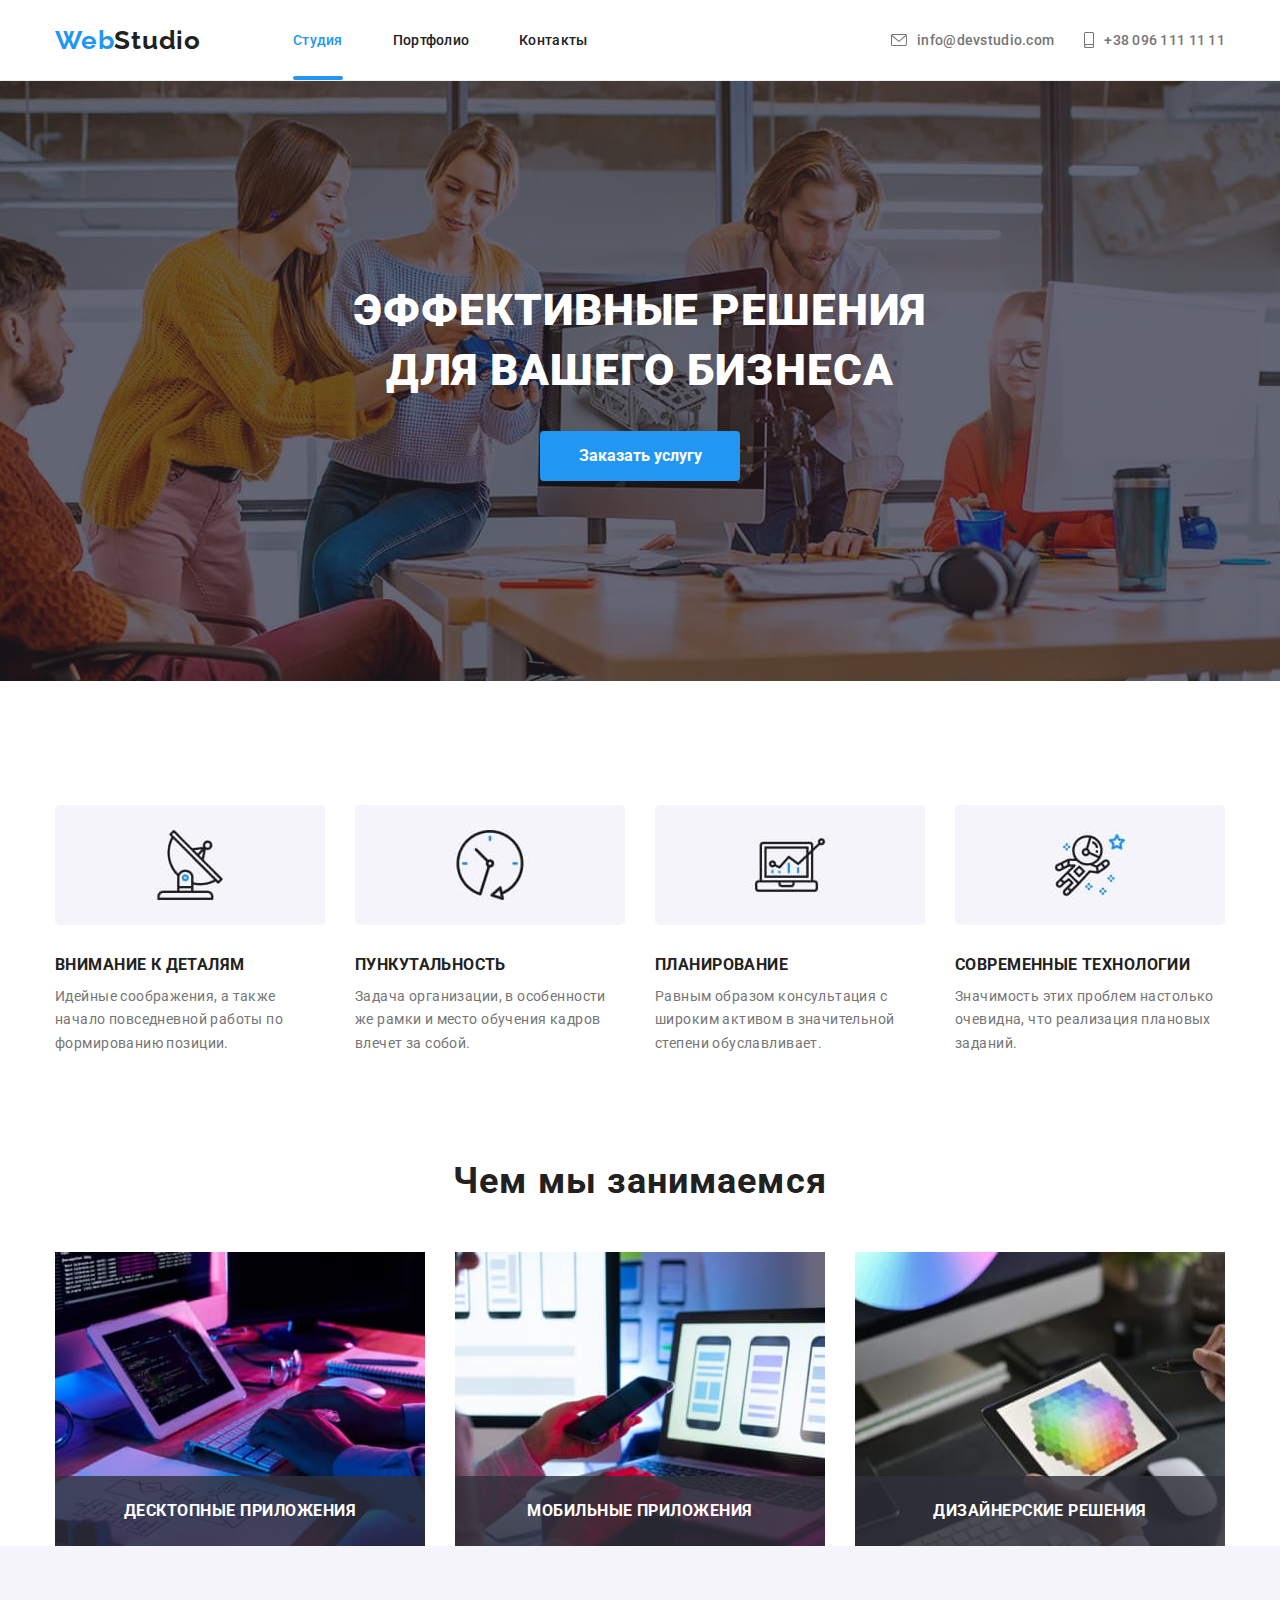
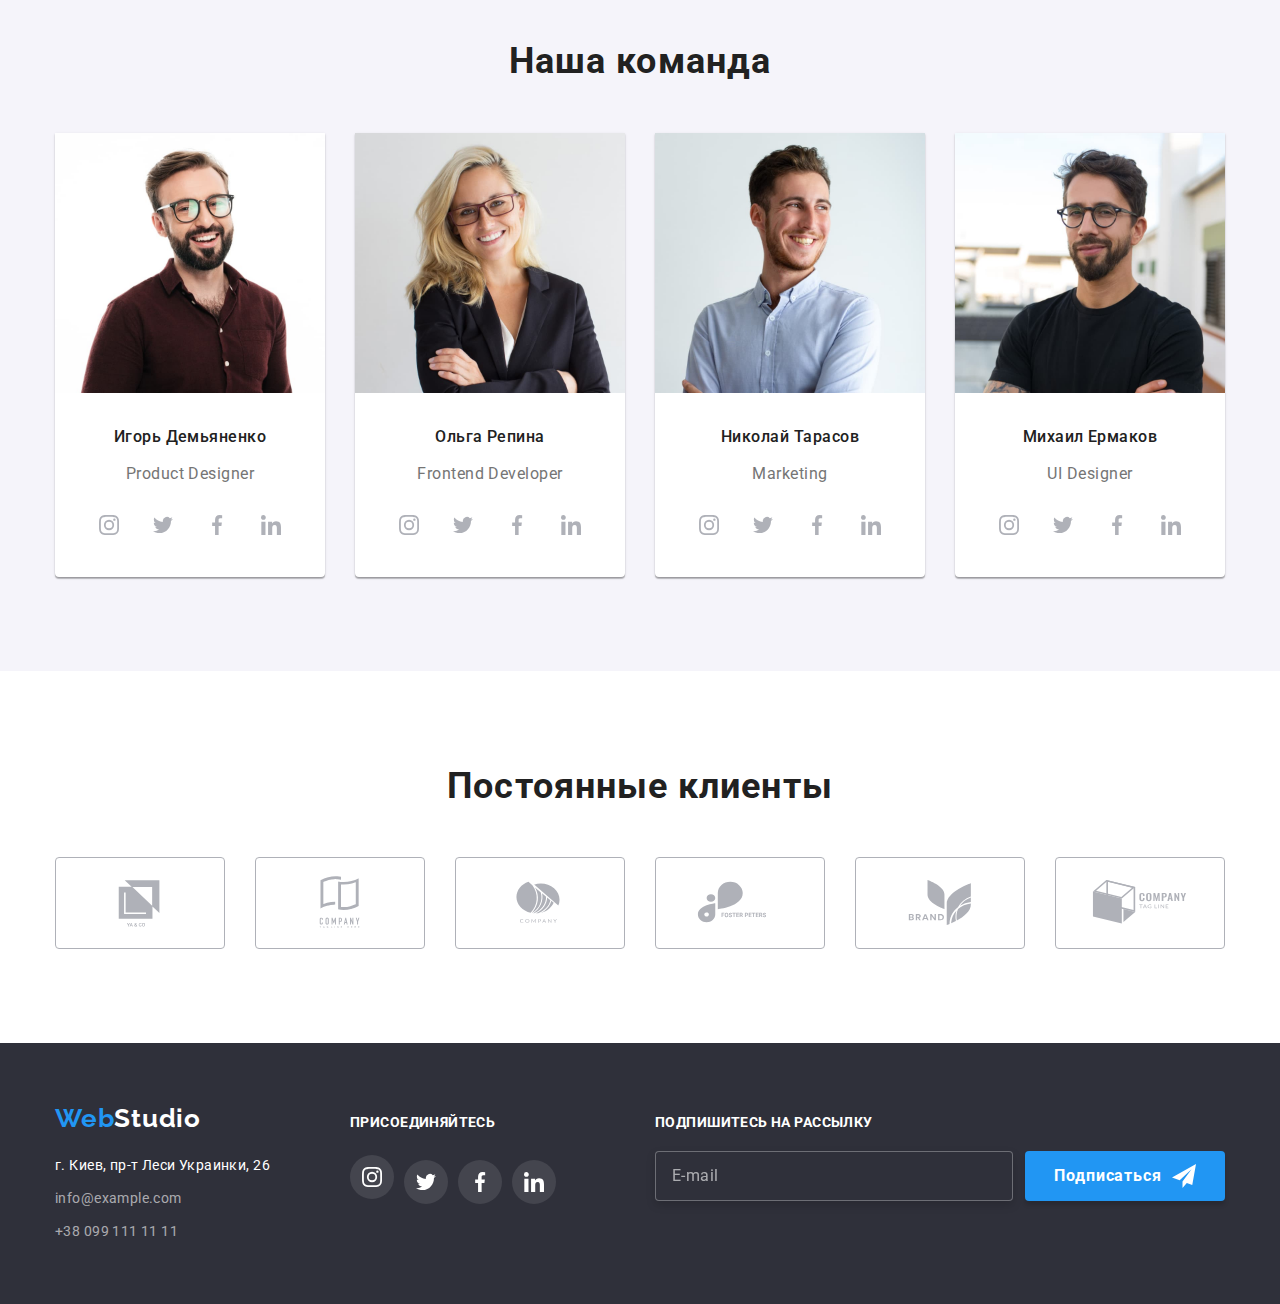
==== commit 9e905fc4: "v3" ====
--- a/index.html
+++ b/index.html
@@ -66,27 +66,27 @@
       <section class="section">
         <div class="thumb-center">
           <ul class="flex-center">
-            <li class="item-about item-detail">
-              <h3 class="text-about sub-title">Внимание к деталям</h3>
-              <p class="text-main">
+            <li class="about about--detail">
+              <h3 class="sub-title about__sub-title">Внимание к деталям</h3>
+              <p class="main-text">
                 Идейные соображения, а также начало повседневной работы по формированию позиции.
               </p>
             </li>
-            <li class="item-about item-time">
-              <h3 class="text-about sub-title">Пункутальность</h3>
-              <p class="text-main">
+            <li class="about about--time">
+              <h3 class="sub-title about__sub-title">Пункутальность</h3>
+              <p class="main-text">
                 Задача организации, в особенности же рамки и место обучения кадров влечет за собой.
               </p>
             </li>
-            <li class="item-about item-plan">
-              <h3 class="text-about sub-title">Планирование</h3>
-              <p class="text-main">
+            <li class="about about--plan">
+              <h3 class="sub-title about__sub-title">Планирование</h3>
+              <p class="main-text">
                 Равным образом консультация с широким активом в значительной степени обуславливает.
               </p>
             </li>
-            <li class="item-about item-tech">
-              <h3 class="text-about sub-title">Современные технологии</h3>
-              <p class="text-main">
+            <li class="about about--tech">
+              <h3 class="sub-title about__sub-title">Современные технологии</h3>
+              <p class="main-text">
                 Значимость этих проблем настолько очевидна, что реализация плановых заданий.
               </p>
             </li>
@@ -98,63 +98,63 @@
         <div class="thumb-center">
           <h2 class="title">Чем мы занимаемся</h2>
 
-          <ul class="flex-center list-img">
-            <li class="item-img">
+          <ul class="flex-center aside">
+            <li class="aside__item">
               <img src="images/box1.jpg" alt="Человек пишет код" />
-              <div class="img-back">
-                <p class="sub-title img-text">Десктопные приложения</p>
-              </div>
-            </li>
-            <li class="item-img">
+              <div class="aside__back">
+                <p class="sub-title aside__text">Десктопные приложения</p>
+              </div>
+            </li>
+            <li class="aside__item">
               <img src="images/box2.jpg" alt="Человек настараивает мультиплатформность" />
-              <div class="img-back">
-                <p class="sub-title img-text">Мобильные приложения</p>
-              </div>
-            </li>
-            <li class="item-img">
+              <div class="aside__back">
+                <p class="sub-title aside__text">Мобильные приложения</p>
+              </div>
+            </li>
+            <li class="aside__item">
               <img src="images/box3.jpg" alt="Человек выбирает дизайн" />
-              <div class="img-back">
-                <p class="sub-title img-text">Дизайнерские решения</p>
+              <div class="aside__back">
+                <p class="sub-title aside__text">Дизайнерские решения</p>
               </div>
             </li>
           </ul>
         </div>
       </section>
 
-      <section class="section section__team">
+      <section class="section section--team-back">
         <div class="thumb-center">
           <h2 class="title">Наша команда</h2>
-          <ul class="flex-center list-team">
-            <li class="desc-main">
-              <img class="desc-img" src="images/img1.1.jpg" alt="" width="260" />
-              <div class="desc-wrap">
-                <h3 class="desc-name">Игорь Демьяненко</h3>
-                <p class="desc-text">Product Designer</p>
-                <ul class="flex-center list-contact">
-                  <li class="item-team">
-                    <a href="" class="icon-center team-contact">
-                      <svg class="decs-contact-icon">
+          <ul class="flex-center team">
+            <li class="team__item">
+              <img class="team__img" src="images/img1.1.jpg" alt="" width="260" />
+              <div class="team__wrap">
+                <h3 class="team__text team__text--name">Игорь Демьяненко</h3>
+                <p class="team__text team__text--prof">Product Designer</p>
+                <ul class="flex-center team__contact">
+                  <li class="team__icon-item">
+                    <a href="" class="icon--center icon-link team__icon-link">
+                      <svg class="icon-img team__icon-img">
                         <use href="./images/icons.svg#icon-inst"></use>
                       </svg>
                     </a>
                   </li>
-                  <li class="item-team">
-                    <a href="" class="icon-center team-contact">
-                      <svg class="decs-contact-icon">
+                  <li class="team__icon-item">
+                    <a href="" class="icon--center icon-link team__icon-link">
+                      <svg class="icon-img team__icon-img">
                         <use href="./images/icons.svg#icon-twit"></use>
                       </svg>
                     </a>
                   </li>
-                  <li class="item-team">
-                    <a href="" class="icon-center team-contact">
-                      <svg class="decs-contact-icon">
+                  <li class="team__icon-item">
+                    <a href="" class="icon--center icon-link team__icon-link">
+                      <svg class="icon-img team__icon-img">
                         <use href="./images/icons.svg#icon-fb"></use>
                       </svg>
                     </a>
                   </li>
-                  <li class="item-team">
-                    <a href="" class="icon-center team-contact">
-                      <svg class="decs-contact-icon">
+                  <li class="team__icon-item">
+                    <a href="" class="icon--center icon-link team__icon-link">
+                      <svg class="icon-img team__icon-img">
                         <use href="./images/icons.svg#icon-linkdin"></use>
                       </svg>
                     </a>
@@ -163,36 +163,36 @@
               </div>
             </li>
 
-            <li class="desc-main">
-              <img class="desc-img" src="images/img1.2.jpg" alt="" width="260" />
-              <div class="desc-wrap">
-                <h3 class="desc-name">Ольга Репина</h3>
-                <p class="desc-text">Frontend Developer</p>
-                <ul class="flex-center list-contact">
-                  <li class="item-team">
-                    <a href="" class="icon-center team-contact">
-                      <svg class="decs-contact-icon">
+            <li class="team__item">
+              <img class="team__img" src="images/img1.2.jpg" alt="" width="260" />
+              <div class="team__wrap">
+                <h3 class="team__text team__text--name">Ольга Репина</h3>
+                <p class="team__text team__text--prof">Frontend Developer</p>
+                <ul class="flex-center team__contact">
+                  <li class="team__icon-item">
+                    <a href="" class="icon--center icon-link team__icon-link">
+                      <svg class="icon-img team__icon-img">
                         <use href="./images/icons.svg#icon-inst"></use>
                       </svg>
                     </a>
                   </li>
-                  <li class="item-team">
-                    <a href="" class="icon-center team-contact">
-                      <svg class="decs-contact-icon">
+                  <li class="team__icon-item">
+                    <a href="" class="icon--center icon-link team__icon-link">
+                      <svg class="icon-img team__icon-img">
                         <use href="./images/icons.svg#icon-twit"></use>
                       </svg>
                     </a>
                   </li>
-                  <li class="item-team">
-                    <a href="" class="icon-center team-contact">
-                      <svg class="decs-contact-icon">
+                  <li class="team__icon-item">
+                    <a href="" class="icon--center icon-link team__icon-link">
+                      <svg class="icon-img team__icon-img">
                         <use href="./images/icons.svg#icon-fb"></use>
                       </svg>
                     </a>
                   </li>
-                  <li class="item-team">
-                    <a href="" class="icon-center team-contact">
-                      <svg class="decs-contact-icon">
+                  <li class="team__icon-item">
+                    <a href="" class="icon--center icon-link team__icon-link">
+                      <svg class="icon-img team__icon-img">
                         <use href="./images/icons.svg#icon-linkdin"></use>
                       </svg>
                     </a>
@@ -201,36 +201,36 @@
               </div>
             </li>
 
-            <li class="desc-main">
-              <img class="desc-img" src="images/img1.3.jpg" alt="" width="260" />
-              <div class="desc-wrap">
-                <h3 class="desc-name">Николай Тарасов</h3>
-                <p class="desc-text">Marketing</p>
-                <ul class="flex-center list-contact">
-                  <li class="item-team">
-                    <a href="" class="icon-center team-contact">
-                      <svg class="decs-contact-icon">
+            <li class="team__item">
+              <img class="team__img" src="images/img1.3.jpg" alt="" width="260" />
+              <div class="team__wrap">
+                <h3 class="team__text team__text--name">Николай Тарасов</h3>
+                <p class="team__text team__text--prof">Marketing</p>
+                <ul class="flex-center team__contact">
+                  <li class="team__icon-item">
+                    <a href="" class="icon--center icon-link team__icon-link">
+                      <svg class="icon-img team__icon-img">
                         <use href="./images/icons.svg#icon-inst"></use>
                       </svg>
                     </a>
                   </li>
-                  <li class="item-team">
-                    <a href="" class="icon-center team-contact">
-                      <svg class="decs-contact-icon">
+                  <li class="team__icon-item">
+                    <a href="" class="icon--center icon-link team__icon-link">
+                      <svg class="icon-img team__icon-img">
                         <use href="./images/icons.svg#icon-twit"></use>
                       </svg>
                     </a>
                   </li>
-                  <li class="item-team">
-                    <a href="" class="icon-center team-contact">
-                      <svg class="decs-contact-icon">
+                  <li class="team__icon-item">
+                    <a href="" class="icon--center icon-link team__icon-link">
+                      <svg class="icon-img team__icon-img">
                         <use href="./images/icons.svg#icon-fb"></use>
                       </svg>
                     </a>
                   </li>
-                  <li class="item-team">
-                    <a href="" class="icon-center team-contact">
-                      <svg class="decs-contact-icon">
+                  <li class="team__icon-item">
+                    <a href="" class="icon--center icon-link team__icon-link">
+                      <svg class="icon-img team__icon-img">
                         <use href="./images/icons.svg#icon-linkdin"></use>
                       </svg>
                     </a>
@@ -239,36 +239,36 @@
               </div>
             </li>
 
-            <li class="desc-main">
-              <img class="desc-img" src="images/img1.4.jpg" alt="" width="260" />
-              <div class="desc-wrap">
-                <h3 class="desc-name">Михаил Ермаков</h3>
-                <p class="desc-text">UI Designer</p>
-                <ul class="flex-center list-contact">
-                  <li class="item-team">
-                    <a href="" class="icon-center team-contact">
-                      <svg class="decs-contact-icon">
+            <li class="team__item">
+              <img class="team__img" src="images/img1.4.jpg" alt="" width="260" />
+              <div class="team__wrap">
+                <h3 class="team__text team__text--name">Михаил Ермаков</h3>
+                <p class="team__text team__text--prof">UI Designer</p>
+                <ul class="flex-center team__contact">
+                  <li class="team__icon-item">
+                    <a href="" class="icon--center icon-link team__icon-link">
+                      <svg class="icon-img team__icon-img">
                         <use href="./images/icons.svg#icon-inst"></use>
                       </svg>
                     </a>
                   </li>
-                  <li class="item-team">
-                    <a href="" class="icon-center team-contact">
-                      <svg class="decs-contact-icon">
+                  <li class="team__icon-item">
+                    <a href="" class="icon--center icon-link team__icon-link">
+                      <svg class="icon-img team__icon-img">
                         <use href="./images/icons.svg#icon-twit"></use>
                       </svg>
                     </a>
                   </li>
-                  <li class="item-team">
-                    <a href="" class="icon-center team-contact">
-                      <svg class="decs-contact-icon">
+                  <li class="team__icon-item">
+                    <a href="" class="icon--center icon-link team__icon-link">
+                      <svg class="icon-img team__icon-img">
                         <use href="./images/icons.svg#icon-fb"></use>
                       </svg>
                     </a>
                   </li>
-                  <li class="item-team">
-                    <a href="" class="icon-center team-contact">
-                      <svg class="decs-contact-icon">
+                  <li class="team__icon-item">
+                    <a href="" class="icon--center icon-link team__icon-link">
+                      <svg class="icon-img team__icon-img">
                         <use href="./images/icons.svg#icon-linkdin"></use>
                       </svg>
                     </a>
@@ -283,44 +283,44 @@
         <div class="thumb-center">
           <h2 class="title">Постоянные клиенты</h2>
           <ul class="flex-center">
-            <li class="item-client">
-              <a href="" class="icon-center link-client">
-                <svg class="item-client-icon">
+            <li class="client">
+              <a href="" class="icon--center client__link">
+                <svg class="client__icon">
                   <use href="./images/icons.svg#icon-client1"></use>
                 </svg>
               </a>
             </li>
-            <li class="item-client">
-              <a href="" class="icon-center link-client">
-                <svg class="item-client-icon">
+            <li class="client">
+              <a href="" class="icon--center client__link">
+                <svg class="client__icon">
                   <use href="./images/icons.svg#icon-client2"></use>
                 </svg>
               </a>
             </li>
-            <li class="item-client">
-              <a href="" class="icon-center link-client">
-                <svg class="item-client-icon">
+            <li class="client">
+              <a href="" class="icon--center client__link">
+                <svg class="client__icon">
                   <use href="./images/icons.svg#icon-client3"></use>
                 </svg>
               </a>
             </li>
-            <li class="item-client">
-              <a href="" class="icon-center link-client">
-                <svg class="item-client-icon">
+            <li class="client">
+              <a href="" class="icon--center client__link">
+                <svg class="client__icon">
                   <use href="./images/icons.svg#icon-client4"></use>
                 </svg>
               </a>
             </li>
-            <li class="item-client">
-              <a href="" class="icon-center link-client">
-                <svg class="item-client-icon">
+            <li class="client">
+              <a href="" class="icon--center client__link">
+                <svg class="client__icon">
                   <use href="./images/icons.svg#icon-client5"></use>
                 </svg>
               </a>
             </li>
-            <li class="item-client">
-              <a href="" class="icon-center link-client">
-                <svg class="item-client-icon">
+            <li class="client">
+              <a href="" class="icon--center client__link">
+                <svg class="client__icon">
                   <use href="./images/icons.svg#icon-client6"></use>
                 </svg>
               </a>
@@ -333,68 +333,68 @@
     <footer class="footer">
       <div class="thumb-center flex-center">
         <div>
-          <a lang="en" href="index.html" class="icon icon-footer"
-            ><span class="icon-blue">Web</span>Studio</a
+          <a lang="en" href="index.html" class="icon footer__icon"
+            ><span class="icon__theme">Web</span>Studio</a
           >
           <address>
-            <ul class="list-footer">
-              <li class="footer-main">
-                <a href="" class="text-main footer-address">г. Киев, пр-т Леси Украинки, 26</a>
+            <ul class="footer__list">
+              <li class="footer__item">
+                <a href="" class="main-text footer__address">г. Киев, пр-т Леси Украинки, 26</a>
               </li>
-              <li class="footer-main">
-                <a href="mailto:info@example.com" class="text-main footer-contact"
+              <li class="footer__item">
+                <a href="mailto:info@example.com" class="main-text footer__contact"
                   >info@example.com</a
                 >
               </li>
-              <li class="footer-main">
-                <a href="tel:+380991111111" class="text-main footer-contact">+38 099 111 11 11</a>
+              <li class="footer__item">
+                <a href="tel:+380991111111" class="main-text footer__contact">+38 099 111 11 11</a>
               </li>
             </ul>
           </address>
         </div>
-        <div class="media-footer">
-          <h3 class="sub-title sub-title-join">Присоединяйтесь</h3>
-          <ul class="list">
-            <li class="media-footer-item">
-              <a href="" class="icon-center media-footer-link">
-                <svg class="media-footer-icon">
+        <div class="footer__media">
+          <h3 class="sub-title sub-title--join">Присоединяйтесь</h3>
+          <ul class="flex-center">
+            <li class="footer__item">
+              <a href="" class="icon--center icon-link footer__icon-link">
+                <svg class="icon-img footer__icon-img">
                   <use href="./images/icons.svg#icon-inst"></use>
                 </svg>
               </a>
             </li>
-            <li class="media-footer-item">
-              <a href="" class="icon-center media-footer-link">
-                <svg class="media-footer-icon">
+            <li class="footer__item">
+              <a href="" class="icon--center icon-link footer__icon-link">
+                <svg class="icon-img footer__icon-img">
                   <use href="./images/icons.svg#icon-twit"></use>
                 </svg>
               </a>
             </li>
-            <li class="media-footer-item">
-              <a href="" class="icon-center media-footer-link">
-                <svg class="media-footer-icon">
+            <li class="footer__item">
+              <a href="" class="icon--center icon-link footer__icon-link">
+                <svg class="icon-img footer__icon-img">
                   <use href="./images/icons.svg#icon-fb"></use>
                 </svg>
               </a>
             </li>
-            <li class="media-footer-item">
-              <a href="" class="icon-center media-footer-link">
-                <svg class="media-footer-icon">
+            <li class="footer__item">
+              <a href="" class="icon--center icon-link footer__icon-link">
+                <svg class="icon-img footer__icon-img">
                   <use href="./images/icons.svg#icon-linkdin"></use>
                 </svg>
               </a>
             </li>
           </ul>
         </div>
-        <div class="subscribe-footer">
-          <h3 class="sub-title sub-title-join">Подпишитесь на рассылку</h3>
-
-          <form name="subscribe_form" autocomplete="on" class="form-item">
+        <div class="footer__subscribe">
+          <h3 class="sub-title sub-title--join">Подпишитесь на рассылку</h3>
+
+          <form name="subscribe_form" autocomplete="on" class="flex-center">
             <label>
-              <input class="form-input-mail" type="email" name="email" placeholder="E-mail" />
+              <input class="footer__form" type="email" name="email" placeholder="E-mail" />
             </label>
-            <button type="submit" class="button-subscribe">
+            <button type="submit" class="footer__button">
               Подписаться
-              <svg class="button-subscribe-icon">
+              <svg class="footer__button-icon">
                 <use href="./images/icons.svg#icon-send"></use>
               </svg>
             </button>
@@ -404,64 +404,64 @@
     </footer>
     <div class="backdrop is-hidden" data-modal>
       <div class="modal">
-        <h3 class="modal-detail">Оставьте свои данные, мы вам перезвоним</h3>
-
-        <form name="subscribe_form" autocomplete="on" class="subscribe-form">
-          <label class="subscribe-name">
+        <h3 class="modal__title">Оставьте свои данные, мы вам перезвоним</h3>
+
+        <form name="subscribe_form" autocomplete="on" class="modal__form">
+          <label class="modal__name">
             Имя
-            <svg class="modal-form-icon">
+            <svg class="modal__icon">
               <use href="./images/icons.svg#icon-person"></use>
             </svg>
             <input
-              class="form-input-main form-input-info"
+              class="modal__field modal__field--info"
               type="text"
               name="name"
               autocomplete="on"
             />
           </label>
-          <label class="subscribe-name">
+          <label class="modal__name">
             Телефон
-            <svg class="modal-form-icon">
+            <svg class="modal__icon">
               <use href="./images/icons.svg#icon-phone-black"></use>
             </svg>
             <input
-              class="form-input-main form-input-info"
+              class="modal__field modal__field--info"
               type="tel"
               name="tel"
               autocomplete="on"
             />
           </label>
-          <label class="subscribe-name">
+          <label class="modal__name">
             Почта
             <input
-              class="form-input-main form-input-info"
+              class="modal__field modal__field--info"
               type="email"
               name="email"
               autocomplete="on"
             />
-            <svg class="modal-form-icon">
+            <svg class="modal__icon">
               <use href="./images/icons.svg#icon-email-black"></use>
             </svg>
           </label>
-          <label class="subscribe-name">
+          <label class="modal__name">
             Комментарий
             <textarea
-              class="form-input-main form-input-comment"
+              class="modal__field modal__field--comment"
               name="comment"
               placeholder="Введите текст"
             ></textarea>
           </label>
-          <label class="subscribe-agree">
+          <label class="modal__agree">
             <input type="checkbox" name="valid" value="agree" />
-            <span class="checkbox-icon"></span>
+            <span class="modal__checkbox"></span>
             Соглашаюсь с рассылкой и принимаю <a href="" class="link-agree">Условия договора</a>
           </label>
-          <div>
-            <button type="submit" class="button-form">Отправить</button>
+          <div class="flex-center">
+            <button type="submit" class="modal__button-sent">Отправить</button>
           </div>
         </form>
-        <button data-modal-close type="button" class="icon-center modal-close-button">
-          <svg class="modal-close-icon">
+        <button data-modal-close type="button" class="icon--center modal__button-close">
+          <svg class="modal__icon-close">
             <use href="./images/icons.svg#icon-close-button"></use>
           </svg>
         </button>
--- a/css/styles.css
+++ b/css/styles.css
@@ -209,6 +209,12 @@
 .icon__theme {
   color: var(--main-theme-color);
 }
+
+.icon--center {
+  display: flex;
+  align-items: center;
+  justify-content: center;
+}
 /* icon */
 
 /* section */
@@ -220,7 +226,7 @@
   padding-bottom: 94px;
 }
 
-.section__team {
+.section--team-back {
   background-color: var(--secondary-back-color);
 }
 /* section */
@@ -285,165 +291,317 @@
 }
 /* hero */
 
-/* Style Classes */
-/* .container {
-  margin-left: auto;
-  margin-right: auto;
-  width: 1200px;
-  padding-left: 15px;
-  padding-right: 15px;
-} */
-
-/* .icon {
-  font-family: 'Raleway', sans-serif;
-  font-weight: 700;
-  font-size: 26px;
-  line-height: 1.17;
-  letter-spacing: 0.03em;
-  width: 145px;
-} */
-
-/* .icon-header {
-  color: var(--main-text-color);
-
-  margin-right: 93px;
-} */
-
-.icon-footer {
-  color: var(--third-text-color);
-
-  margin-bottom: 20px;
-}
-
-/* .icon-blue {
-  color: var(--main-theme-color);
-} */
-
-/* .link-mail {
-  width: 16px;
-  height: 12px;
-  cursor: pointer;
-
-  margin-right: 10px;
-
-  fill: var(--secondary-text-color);
-
-  transition: fill var(--duration) var(--timing-function);
-} */
-
-/* .link-phone {
-  width: 10px;
-  height: 16px;
-  cursor: pointer;
-
-  margin-right: 10px;
-
-  fill: var(--secondary-text-color);
-
-  transition: fill var(--duration) var(--timing-function);
-} */
-
-/* .link-address:hover .link-mail,
-.link-address:focus .link-mail,
-.link-address:hover .link-phone,
-.link-address:focus .link-phone {
-  fill: var(--main-theme-color);
-} */
-
-.item-about::before {
+/* about */
+.about {
+  margin-top: 30px;
+  margin-bottom: 10px;
+
+  width: 270px;
+
+  font-size: 14px;
+  letter-spacing: 0.03em;
+}
+
+.about__sub-title {
+  margin-top: 30px;
+  margin-bottom: 10px;
+}
+
+.about:not(:first-child) {
+  margin-left: 30px;
+}
+
+.about::before {
   display: block;
   content: '';
   height: 120px;
 }
 
-.item-detail::before {
+.about--detail::before {
+  width: 270px;
+  height: 120px;
   background-image: url(../images/Group1.jpg);
 }
 
-.item-time::before {
+.about--time::before {
   background-image: url(../images/Group2.jpg);
 }
 
-.item-plan::before {
+.about--plan::before {
   background-image: url(../images/Group3.jpg);
 }
 
-.item-tech::before {
+.about--tech::before {
   background-image: url(../images/Group4.jpg);
 }
-
-.icon-center {
-  display: flex;
+/* about */
+
+/* main-text */
+.main-text {
+  color: var(--secondary-text-color);
+
+  line-height: 1.71;
+}
+/* main-text */
+
+/* sub-title*/
+.sub-title {
+  font-weight: 700;
+  text-transform: uppercase;
+  line-height: 1.17;
+}
+
+.sub-title--join {
+  font-size: 14px;
+  letter-spacing: 0.03em;
+
+  margin-bottom: 20px;
+
+  color: var(--third-text-color);
+}
+/* sub-title */
+
+/* title*/
+.title {
+  font-weight: 700;
+  font-size: 36px;
+  line-height: 1.17;
+  letter-spacing: 0.03em;
+  text-align: center;
+
+  margin-bottom: 50px;
+}
+/* title */
+
+/* aside */
+.aside {
+  justify-content: space-between;
+}
+
+.aside__item {
+  position: relative;
+  width: 370px;
+  z-index: -1;
+}
+.aside__back {
+  display: flex;
+  justify-content: center;
   align-items: center;
+
+  position: absolute;
+  bottom: 0;
+  width: 370px;
+  height: 70px;
+
+  background-image: linear-gradient(to right, var(--img-back-color), var(--img-back-color));
+}
+
+.aside__text {
+  letter-spacing: 0.03em;
+
+  color: var(--third-text-color);
+}
+/* aside */
+
+/* team */
+.team {
+  padding-bottom: 94px;
+}
+
+.team__item {
+  background-color: var(--third-text-color);
+
+  width: 270px;
+
+  box-shadow: 0px 1px 3px rgba(0, 0, 0, 0.12), 0px 1px 1px rgba(0, 0, 0, 0.14),
+    0px 2px 1px rgba(0, 0, 0, 0.2);
+  border-radius: 0px 0px 4px 4px;
+}
+
+.team__item:not(:first-child) {
+  margin-left: 30px;
+}
+
+.team__img {
+  width: 270px;
+}
+
+.team__wrap {
+  padding-top: 30px;
+  padding-bottom: 30px;
+}
+
+.team__text {
+  font-size: 16px;
+  line-height: 1.71;
+  letter-spacing: 0.03em;
+  text-align: center;
+}
+
+.team__text--name {
+  font-weight: 500;
+
+  margin-bottom: 10px;
+}
+
+.team__text--prof {
+  margin-bottom: 16px;
+
+  color: var(--secondary-text-color);
+}
+
+.team__contact {
   justify-content: center;
 }
 
-.footer .container.list {
-  display: flex;
-  align-items: baseline;
-}
-
-.media-footer {
-  margin-left: 70px;
-}
-
-.sub-title-join {
-  font-size: 14px;
-  letter-spacing: 0.03em;
-
-  margin-bottom: 20px;
-
-  color: var(--third-text-color);
-}
-
-.media-footer-item {
+.team__icon-item:not(:last-child) {
+  margin-right: 10px;
+}
+
+.team__icon-link {
+  transition: background-color var(--duration) var(--timing-function);
+}
+
+.team__icon-img {
+  fill: var(--client-border);
+
+  transition: fill var(--duration) var(--timing-function);
+}
+
+.team__icon-link:hover,
+.team__icon-link:focus {
+  background-color: var(--main-theme-color);
+}
+
+.team__icon-link:hover .team__icon-img,
+.team__icon-link:focus .team__icon-img {
+  fill: var(--third-text-color);
+}
+
+/* icon-link */
+.icon-link {
   width: 44px;
   height: 44px;
-}
-
-.media-footer-item:not(:last-child) {
-  margin-right: 10px;
-}
-
-.media-footer-link {
-  width: 44px;
-  height: 44px;
-
-  background-color: var(--footer-link-back);
+
   border-radius: 50%;
   background-position: center;
   background-repeat: no-repeat;
-
-  transition: background-color var(--duration) var(--timing-function);
-}
-
-.media-footer-link:hover,
-.media-footer-link:focus {
-  background-color: var(--main-theme-color);
-}
-
-.media-footer-icon {
+}
+/* icon-link */
+
+/* icon-img */
+.icon-img {
   width: 20px;
   height: 20px;
-
+}
+/* icon-img */
+
+/* client */
+.client:not(:last-child) {
+  margin-right: 30px;
+}
+
+.client__link {
+  width: 170px;
+  height: 92px;
+  cursor: pointer;
+
+  border: 1px solid var(--client-border);
+  border-radius: 4px;
+
+  transition: border-color var(--duration) var(--timing-function);
+}
+
+.client__icon {
+  width: 106px;
+  height: 60px;
+
+  fill: var(--client-border);
+
+  transition: fill var(--duration) var(--timing-function);
+}
+
+.client__link:hover,
+.client__link:focus {
+  border-color: var(--main-theme-color);
+}
+
+.client__link:hover .client__icon,
+.client__link:focus .client__icon {
+  fill: var(--main-theme-color);
+}
+/* client */
+
+/* footer */
+.footer {
+  background-color: var(--main-back-color);
+
+  padding-top: 60px;
+  padding-bottom: 60px;
+}
+
+.footer__media {
+  margin-left: 70px;
+}
+
+.footer__icon {
+  color: var(--third-text-color);
+
+  margin-bottom: 20px;
+}
+
+.footer__item {
+  font-style: normal;
+  letter-spacing: 0.03em;
+  font-size: 14px;
+}
+
+.footer__item:not(:first-child) {
+  margin-top: 9px;
+}
+
+.footer__item:not(:last-child) {
+  margin-right: 10px;
+}
+
+.footer__address {
+  color: var(--third-text-color);
+
+  transition: color var(--duration) var(--timing-function);
+}
+
+.footer__contact {
+  color: var(--footer-link-color);
+}
+
+.footer__address:hover,
+.footer__address:focus {
+  color: var(--main-theme-color);
+}
+
+.footer__icon-link {
+  background-color: var(--footer-link-back);
+
+  transition: background-color var(--duration) var(--timing-function);
+}
+
+.footer__icon-img {
   fill: var(--third-text-color);
-}
-
-.item-client:not(:last-child) {
-  margin-right: 30px;
-}
-
-.subscribe-footer {
+
+  transition: fill var(--duration) var(--timing-function);
+}
+
+.footer__icon-link:hover,
+.footer__icon-link:focus {
+  background-color: var(--main-theme-color);
+}
+
+.footer__subscribe {
   width: 570px;
   margin-left: auto;
 }
 
-.form-item {
-  display: flex;
-  align-items: center;
-}
-
-.form-input-mail {
+.footer__form {
   height: 50px;
   min-width: 358px;
 
@@ -458,7 +616,7 @@
   background-color: var(--main-back-color);
 }
 
-.form-input-mail::placeholder {
+.footer__form::placeholder {
   font-size: 16px;
   line-height: 1.25;
   letter-spacing: 0.03em;
@@ -466,7 +624,7 @@
   color: var(--footer-link-color);
 }
 
-.button-subscribe {
+.footer__button {
   height: 50px;
   min-width: 200px;
 
@@ -488,7 +646,7 @@
   border-radius: 4px;
 }
 
-.button-subscribe-icon {
+.footer__button-icon {
   width: 24px;
   height: 24px;
 
@@ -497,170 +655,14 @@
   fill: var(--third-text-color);
 }
 
-.link-client {
-  width: 170px;
-  height: 92px;
-  cursor: pointer;
-
-  border: 1px solid var(--client-border);
-  border-radius: 4px;
-
-  transition: border-color var(--duration) var(--timing-function);
-}
-
-.item-client-icon {
-  width: 106px;
-  height: 60px;
-
-  fill: var(--client-border);
-
-  transition: fill var(--duration) var(--timing-function);
-}
-
-.link-client:hover,
-.link-client:focus {
-  border-color: var(--main-theme-color);
-}
-
-.link-client:hover .item-client-icon,
-.link-client:focus .item-client-icon {
-  fill: var(--main-theme-color);
-}
-
-/* .header {
-  border-bottom: 1px solid var(--work-back-color);
-} */
-
-/* .list {
-  display: flex;
-
-  align-items: center;
-} */
-
-.list-img {
-  justify-content: space-between;
-}
-
-/* .list-address {
-  display: flex;
-
-  margin-left: auto;
-} */
-
-.list-team {
-  padding-bottom: 94px;
-}
-
-.link {
-  font-weight: 500;
-  font-size: 14px;
-  line-height: 1.17;
-  letter-spacing: 0.02em;
-}
-
-/* .list-nav .link + .link {
-  margin-left: 50px;
-} */
-
-.list-address .link + .link {
-  margin-left: 50px;
-}
-
-.link-area {
-  padding-top: 32px;
-  padding-bottom: 32px;
-}
-
-/* .link-nav {
-  color: var(--main-text-color);
-
-  transition: color var(--duration) var(--timing-function);
-} */
-
-/* .link-nav-selected {
-  position: relative;
-  color: var(--main-theme-color);
-} */
-
-/* .link-nav-selected::after {
-  display: block;
-  content: '';
-  width: 100%;
-  height: 4px;
-
-  border-bottom-width: 4px;
-  border-bottom-style: solid;
-  border-bottom-color: var(--main-theme-color);
-  border-radius: 2px;
-
-  position: absolute;
-  bottom: 0;
-} */
-
-/* .link-address {
-  color: var(--secondary-text-color);
-
-  transition: color var(--duration) var(--timing-function);
-} */
-
-/* .hero {
-  max-width: 1600px;
-  height: 600px;
-  letter-spacing: 0.06em;
-  text-align: center;
-
-  background-color: var(--main-back-color);
-
-  padding-top: 200px;
-  padding-bottom: 200px;
-  margin-left: auto;
-  margin-right: auto;
-} */
-
-/* .overlay-hero {
-  background-image: linear-gradient(to right, var(--overlay-back-color), var(--overlay-back-color)),
-    url(../images/back-hero.jpg);
-
-  background-repeat: no-repeat;
-  background-position: center;
-  background-size: cover;
-} */
-
-/* .slogan {
-  font-weight: 900;
-  font-size: 44px;
-  line-height: 1.36;
-
-  color: var(--third-text-color);
-
-  max-width: 600px;
-  margin: 0 auto;
-  margin-bottom: 30px;
-} */
-
-/* .button {
-  font-weight: 700;
-  font-size: 16px;
-  line-height: 1.87;
-  cursor: pointer;
-
-  min-width: 200px;
-  min-height: 50px;
-  padding: 10px, 32px;
-  border-radius: 4px;
-
-  border-color: transparent;
-  color: var(--third-text-color);
-  background-color: var(--main-theme-color);
-
-  transition: background-color var(--duration) var(--timing-function);
-} */
-
-.button:hover,
-.button:focus {
-  background-color: var(--hero-button-color);
-}
-
+.footer .thumb-center.flex-center {
+  display: flex;
+  align-items: baseline;
+}
+
+/* footer */
+
+/* backdrop */
 .backdrop {
   position: fixed;
   top: 0;
@@ -678,7 +680,9 @@
   opacity: 0;
   pointer-events: none;
 }
-
+/* backdrop */
+
+/* modal */
 .modal {
   z-index: 1000;
   position: absolute;
@@ -700,7 +704,161 @@
     box-shadow var(--duration) var(--timing-function);
 }
 
-.modal-close-button {
+.modal__title {
+  font-weight: 700;
+  font-size: 20px;
+  line-height: 1.172;
+  letter-spacing: 0.03em;
+  text-align: center;
+
+  margin-bottom: 12px;
+}
+
+.modal__form {
+  width: 448px;
+  margin-left: auto;
+  margin-right: auto;
+}
+
+.modal__name {
+  position: relative;
+  display: flex;
+  flex-direction: column;
+  text-align: initial;
+
+  width: auto;
+  margin-bottom: 10px;
+
+  font-size: 12px;
+  line-height: 1.17;
+  letter-spacing: 0.01em;
+
+  color: var(--secondary-text-color);
+}
+
+.modal__name:nth-child(4) {
+  margin-bottom: 20px;
+}
+
+.modal__icon {
+  position: absolute;
+  bottom: 11px;
+  left: 12px;
+
+  width: 18px;
+  height: 18px;
+}
+
+.modal__name:focus-within .modal__icon {
+  fill: var(--main-theme-color);
+}
+
+.modal__field {
+  font-size: 14px;
+  line-height: 1.17;
+  letter-spacing: 0.01em;
+
+  margin-top: 4px;
+
+  outline: none;
+  border: 1px solid var(--form-border-color);
+  border-radius: 4px;
+}
+
+.modal__field--info {
+  height: 40px;
+  padding-left: 40px;
+}
+
+.modal__field--comment {
+  height: 120px;
+  padding: 12px 16px;
+  resize: none;
+}
+
+.modal__field:focus-within {
+  border: 1px solid var(--main-theme-color);
+}
+
+.modal__field--comment::placeholder {
+  color: var(--color-comment);
+}
+
+.modal__agree {
+  position: relative;
+  display: flex;
+  justify-content: center;
+  align-items: center;
+  width: 425px;
+  height: 24px;
+  margin-bottom: 30px;
+
+  font-size: 14px;
+  line-height: 1.71;
+  letter-spacing: 0.03em;
+
+  color: var(--secondary-text-color);
+}
+
+.modal__agree input[type='checkbox'] {
+  appearance: none;
+}
+
+.modal__checkbox {
+  content: '';
+  display: inline-block;
+
+  margin-right: 8.38px;
+
+  width: 16px;
+  height: 15px;
+
+  border: 2px solid var(--main-text-color);
+  border-radius: 2px;
+
+  transition: border-color var(--duration) var(--timing-function),
+    background-color var(--duration) var(--timing-function);
+}
+
+.modal__agree input[type='checkbox']:focus ~ .modal__checkbox {
+  border-color: var(--main-theme-color);
+}
+
+.modal__agree input[type='checkbox']:checked ~ .modal__checkbox {
+  border-color: var(--main-theme-color);
+
+  background-color: var(--main-theme-color);
+  background-image: url(../images/checkbox.svg);
+  background-repeat: no-repeat;
+  background-size: cover;
+}
+
+.modal__form div {
+  display: flex;
+  justify-content: center;
+}
+
+.modal__button-sent {
+  height: 50px;
+  min-width: 200px;
+
+  font-weight: 700;
+  font-size: 16px;
+  line-height: 1.875;
+  letter-spacing: 0.06em;
+
+  display: flex;
+  align-items: center;
+  justify-content: center;
+
+  border-color: transparent;
+  color: var(--third-text-color);
+  background-color: var(--main-theme-color);
+  box-shadow: 0px 4px 4px rgba(0, 0, 0, 0.15);
+  border-radius: 4px;
+}
+
+.modal__button-close {
   position: absolute;
   top: 8px;
   right: 8px;
@@ -715,7 +873,7 @@
   background-color: var(--third-text-color);
 }
 
-.modal-close-icon {
+.modal__icon-close {
   background-position: center;
   background-repeat: no-repeat;
 
@@ -724,359 +882,16 @@
 
   filter: drop-shadow(0px 4px 4px rgba(0, 0, 0, 0.25));
 }
-
-.modal-detail {
-  font-weight: 700;
-  font-size: 20px;
-  line-height: 1.172;
-  letter-spacing: 0.03em;
-  text-align: center;
-
-  margin-bottom: 12px;
-}
-
-.subscribe-form {
-  width: 448px;
-  margin-left: auto;
-  margin-right: auto;
-}
-
-.form-input-main {
-  font-size: 14px;
-  line-height: 1.17;
-  letter-spacing: 0.01em;
-
-  outline: none;
-  border: 1px solid var(--form-border-color);
-  border-radius: 4px;
-}
-
-.form-input-info {
-  height: 40px;
-  margin-top: 4px;
-  padding-left: 40px;
-}
-
-.form-input-comment {
-  height: 120px;
-  padding: 12px 16px;
-  margin-top: 4px;
-  resize: none;
-}
-
-.form-input-main:focus-within {
-  border: 1px solid var(--main-theme-color);
-}
-
-.subscribe-name:focus-within .modal-form-icon {
-  fill: var(--main-theme-color);
-}
-
-.form-input-comment::placeholder {
-  color: var(--color-comment);
-}
-
-.subscribe-name {
-  position: relative;
-  display: flex;
-  flex-direction: column;
-  text-align: initial;
-
-  width: auto;
-  margin-bottom: 10px;
-
-  font-size: 12px;
-  line-height: 1.17;
-  letter-spacing: 0.01em;
-
-  color: var(--secondary-text-color);
-}
-
-.subscribe-name:nth-child(4) {
-  margin-bottom: 20px;
-}
-
-.subscribe-agree input[type='checkbox'] {
-  appearance: none;
-}
-
-.checkbox-icon {
-  content: '';
-  display: inline-block;
-
-  margin-right: 8.38px;
-
-  width: 16px;
-  height: 15px;
-
-  border: 2px solid var(--main-text-color);
-  border-radius: 2px;
-
-  transition: border-color var(--duration) var(--timing-function),
-    background-color var(--duration) var(--timing-function);
-}
-
-.subscribe-agree input[type='checkbox']:focus ~ .checkbox-icon {
-  border-color: var(--main-theme-color);
-}
-
-.subscribe-agree input[type='checkbox']:checked ~ .checkbox-icon {
-  border-color: var(--main-theme-color);
-
-  background-color: var(--main-theme-color);
-  background-image: url(../images/checkbox.svg);
-  background-repeat: no-repeat;
-  background-size: cover;
-}
-
-.subscribe-agree {
-  position: relative;
-  display: flex;
+/* modal */
+
+/* control */
+.control {
   justify-content: center;
-  align-items: center;
-  width: 425px;
-  height: 24px;
-  margin-bottom: 30px;
-
-  font-size: 14px;
-  line-height: 1.71;
-  letter-spacing: 0.03em;
-
-  color: var(--secondary-text-color);
-}
-
-.link-agree {
-  font-size: 14px;
-  line-height: 1.71;
-  letter-spacing: 0.03em;
-  text-decoration: underline;
-
-  padding-left: 3px;
-
-  color: var(--main-theme-color);
-}
-
-.modal-form-icon {
-  position: absolute;
-  bottom: 11px;
-  left: 12px;
-
-  width: 18px;
-  height: 18px;
-}
-
-.button-form {
-  height: 50px;
-  min-width: 200px;
-
-  font-weight: 700;
-  font-size: 16px;
-  line-height: 1.875;
-  letter-spacing: 0.06em;
-
-  display: flex;
-  align-items: center;
-  justify-content: center;
-
-  border-color: transparent;
-  color: var(--third-text-color);
-  background-color: var(--main-theme-color);
-  box-shadow: 0px 4px 4px rgba(0, 0, 0, 0.15);
-  border-radius: 4px;
-}
-
-.subscribe-form div {
-  display: flex;
-  justify-content: center;
-}
-
-.title {
-  font-weight: 700;
-  font-size: 36px;
-  line-height: 1.17;
-  letter-spacing: 0.03em;
-  text-align: center;
 
   margin-bottom: 50px;
 }
 
-.item-img {
-  position: relative;
-  width: 370px;
-  z-index: -1;
-}
-
-.img-back {
-  display: flex;
-  justify-content: center;
-  align-items: center;
-
-  position: absolute;
-  bottom: 0;
-  width: 370px;
-  height: 70px;
-
-  background-image: linear-gradient(to right, var(--img-back-color), var(--img-back-color));
-}
-
-.img-text {
-  letter-spacing: 0.03em;
-
-  color: var(--third-text-color);
-}
-
-.team {
-  background-color: var(--secondary-back-color);
-}
-
-.text-about {
-  font-size: 14px;
-  letter-spacing: 0.03em;
-
-  margin-top: 30px;
-  margin-bottom: 10px;
-}
-
-.sub-title {
-  font-weight: 700;
-  text-transform: uppercase;
-  line-height: 1.17;
-}
-
-.item-about {
-  width: 270px;
-}
-
-.item-about:not(:first-child) {
-  margin-left: 30px;
-}
-
-.text-main {
-  color: var(--secondary-text-color);
-
-  line-height: 1.71;
-}
-
-.desc-img {
-  display: block;
-
-  width: 270px;
-}
-
-.desc-main {
-  background-color: var(--third-text-color);
-
-  width: 270px;
-
-  box-shadow: 0px 1px 3px rgba(0, 0, 0, 0.12), 0px 1px 1px rgba(0, 0, 0, 0.14),
-    0px 2px 1px rgba(0, 0, 0, 0.2);
-  border-radius: 0px 0px 4px 4px;
-}
-
-.desc-main:not(:first-child) {
-  margin-left: 30px;
-}
-
-.desc-wrap {
-  padding-top: 30px;
-  padding-bottom: 30px;
-}
-
-.desc-name {
-  font-weight: 500;
-  font-size: 16px;
-  line-height: 1.71;
-  letter-spacing: 0.03em;
-  text-align: center;
-
-  margin-bottom: 10px;
-}
-
-.desc-text {
-  font-size: 16px;
-  line-height: 1.71;
-  letter-spacing: 0.03em;
-  text-align: center;
-
-  margin-bottom: 16px;
-
-  color: var(--secondary-text-color);
-}
-
-.list-contact {
-  margin-right: 32px;
-  margin-left: 32px;
-}
-
-.team-contact {
-  width: 44px;
-  height: 44px;
-
-  border-radius: 50%;
-  background-position: center;
-  background-repeat: no-repeat;
-
-  transition: background-color var(--duration) var(--timing-function);
-}
-
-.decs-contact-icon {
-  width: 20px;
-  height: 20px;
-  cursor: pointer;
-
-  fill: var(--client-border);
-
-  transition: fill var(--duration) var(--timing-function);
-}
-
-.team-contact:hover,
-.team-contact:focus {
-  background-color: var(--main-theme-color);
-}
-
-.team-contact:hover .decs-contact-icon,
-.team-contact:focus .decs-contact-icon {
-  fill: var(--third-text-color);
-}
-
-.item-team:not(:last-child) {
-  margin-right: 10px;
-}
-
-.footer {
-  background-color: var(--main-back-color);
-
-  padding-top: 60px;
-  padding-bottom: 60px;
-}
-
-.list-footer .footer-main + .footer-main {
-  margin-top: 9px;
-}
-
-.footer-main {
-  font-style: normal;
-  letter-spacing: 0.03em;
-  font-size: 14px;
-}
-
-.footer-address {
-  color: var(--third-text-color);
-
-  transition: color var(--duration) var(--timing-function);
-}
-
-.footer-contact {
-  color: var(--footer-link-color);
-}
-
-.list-control {
-  justify-content: center;
-
-  margin-bottom: 50px;
-}
-
-.control {
+.control__button {
   font-weight: 500;
   font-size: 16px;
   line-height: 1.62;
@@ -1093,13 +908,13 @@
     box-shadow var(--duration) var(--timing-function);
 }
 
-.control-item:not(:last-child) {
+.control__item:not(:last-child) {
   margin-right: 8px;
 }
 
-.control:active,
-.control:hover,
-.control:focus {
+.control__button:active,
+.control__button:hover,
+.control__button:focus {
   color: var(--third-text-color);
   background-color: var(--main-theme-color);
 
@@ -1107,7 +922,8 @@
     0px 2px 2px rgba(0, 0, 0, 0.12);
 }
 
-.work-list {
+/* work */
+.work {
   display: flex;
   flex-wrap: wrap;
 
@@ -1115,7 +931,7 @@
   margin-top: -30px;
 }
 
-.work-item {
+.work__item {
   flex-basis: calc(100% / 3 -30px);
 
   margin-left: 30px;
@@ -1124,22 +940,22 @@
   cursor: pointer;
 }
 
-.work-link {
+.work__link {
   transition: box-shadow var(--duration) var(--timing-function);
 }
 
-.work-link:hover,
-.work-link:focus {
+.work__link:hover,
+.work__link:focus {
   box-shadow: 0px 1px 1px rgba(0, 0, 0, 0.12), 0px 4px 4px rgba(0, 0, 0, 0.06),
     1px 4px 6px rgba(0, 0, 0, 0.16);
 }
 
-.work-img {
+.work__img {
   position: relative;
   overflow: hidden;
 }
 
-.work-overlay {
+.work__overlay {
   position: absolute;
   width: 100%;
   height: 100%;
@@ -1151,7 +967,12 @@
   transition: transform var(--duration) var(--timing-function);
 }
 
-.work-text {
+.work__link:hover .work__overlay,
+.work__link:focus .work__overlay {
+  transform: translateY(-100%);
+}
+
+.work__text {
   width: 322px;
   height: 168px;
   position: fixed;
@@ -1166,12 +987,7 @@
   color: var(--third-text-color);
 }
 
-.work-link:hover .work-overlay,
-.work-link:focus .work-overlay {
-  transform: translateY(-100%);
-}
-
-.work-wrap {
+.work__wrap {
   border-right-width: 1px;
   border-right-style: solid;
   border-right-color: var(--work-back-color);
@@ -1188,6 +1004,973 @@
   padding-right: 24px;
 }
 
+.work__name {
+  font-weight: 700;
+  font-size: 18px;
+  line-height: 2;
+  letter-spacing: 0.06em;
+
+  margin-bottom: 4px;
+
+  color: var(--main-text-color);
+}
+
+.work__desc {
+  font-weight: normal;
+  font-size: 16px;
+  line-height: 1.87;
+  letter-spacing: 0.03em;
+
+  color: var(--secondary-text-color);
+}
+/* work */
+
+/* control */
+
+/* .team__icon {
+  width: 44px;
+  height: 44px;
+
+  border-radius: 50%;
+  background-position: center;
+  background-repeat: no-repeat;
+
+  transition: background-color var(--duration) var(--timing-function);
+} */
+
+/* .team__icon {
+  width: 20px;
+  height: 20px;
+  cursor: pointer;
+
+  fill: var(--client-border);
+
+  transition: fill var(--duration) var(--timing-function);
+} */
+
+/* .media-footer-link {
+  width: 44px;
+  height: 44px;
+
+  background-color: var(--footer-link-back);
+  border-radius: 50%;
+  background-position: center;
+  background-repeat: no-repeat;
+
+  transition: background-color var(--duration) var(--timing-function);
+} */
+
+/* .media-footer-icon {
+  width: 20px;
+  height: 20px;
+
+  fill: var(--third-text-color);
+} */
+/* team */
+
+/*================== Style Classes ============*/
+/* .container {
+  margin-left: auto;
+  margin-right: auto;
+  width: 1200px;
+  padding-left: 15px;
+  padding-right: 15px;
+} */
+
+/* .icon {
+  font-family: 'Raleway', sans-serif;
+  font-weight: 700;
+  font-size: 26px;
+  line-height: 1.17;
+  letter-spacing: 0.03em;
+  width: 145px;
+} */
+
+/* .icon-header {
+  color: var(--main-text-color);
+
+  margin-right: 93px;
+} */
+
+/* .icon-footer {
+  color: var(--third-text-color);
+
+  margin-bottom: 20px;
+} */
+
+/* .icon-blue {
+  color: var(--main-theme-color);
+} */
+
+/* .link-mail {
+  width: 16px;
+  height: 12px;
+  cursor: pointer;
+
+  margin-right: 10px;
+
+  fill: var(--secondary-text-color);
+
+  transition: fill var(--duration) var(--timing-function);
+} */
+
+/* .link-phone {
+  width: 10px;
+  height: 16px;
+  cursor: pointer;
+
+  margin-right: 10px;
+
+  fill: var(--secondary-text-color);
+
+  transition: fill var(--duration) var(--timing-function);
+} */
+
+/* .link-address:hover .link-mail,
+.link-address:focus .link-mail,
+.link-address:hover .link-phone,
+.link-address:focus .link-phone {
+  fill: var(--main-theme-color);
+} */
+
+/* .item-about::before {
+  display: block;
+  content: '';
+  height: 120px;
+} */
+
+/* .item-detail::before {
+  background-image: url(../images/Group1.jpg);
+}
+
+.item-time::before {
+  background-image: url(../images/Group2.jpg);
+}
+
+.item-plan::before {
+  background-image: url(../images/Group3.jpg);
+}
+
+.item-tech::before {
+  background-image: url(../images/Group4.jpg);
+} */
+
+/* .icon-center {
+  display: flex;
+  align-items: center;
+  justify-content: center;
+} */
+
+/* .footer .container.list {
+  display: flex;
+  align-items: baseline;
+} */
+
+/* .media-footer {
+  margin-left: 70px;
+} */
+
+/* .sub-title-join {
+  font-size: 14px;
+  letter-spacing: 0.03em;
+
+  margin-bottom: 20px;
+
+  color: var(--third-text-color);
+} */
+
+/* .media-footer-item {
+  width: 44px;
+  height: 44px;
+}
+
+.media-footer-item:not(:last-child) {
+  margin-right: 10px;
+} */
+
+/* .media-footer-link {
+  width: 44px;
+  height: 44px;
+
+  background-color: var(--footer-link-back);
+  border-radius: 50%;
+  background-position: center;
+  background-repeat: no-repeat;
+
+  transition: background-color var(--duration) var(--timing-function);
+}
+
+.media-footer-icon {
+  width: 20px;
+  height: 20px;
+
+  fill: var(--third-text-color);
+} */
+
+/* .media-footer-link:hover,
+.media-footer-link:focus {
+  background-color: var(--main-theme-color);
+} */
+
+/* .item-client:not(:last-child) {
+  margin-right: 30px;
+} */
+
+/* .subscribe-footer {
+  width: 570px;
+  margin-left: auto;
+} */
+
+/* .form-item {
+  display: flex;
+  align-items: center;
+} */
+
+/* .form-input-mail {
+  height: 50px;
+  min-width: 358px;
+
+  padding-left: 16px;
+  padding-top: 15px;
+  padding-bottom: 15px;
+
+  color: var(--third-text-color);
+  border-radius: 4px;
+  border: 1px solid rgba(255, 255, 255, 0.3);
+  filter: drop-shadow(0px 4px 4px rgba(0, 0, 0, 0.15));
+  background-color: var(--main-back-color);
+}
+
+.form-input-mail::placeholder {
+  font-size: 16px;
+  line-height: 1.25;
+  letter-spacing: 0.03em;
+
+  color: var(--footer-link-color);
+} */
+
+/* .button-subscribe {
+  height: 50px;
+  min-width: 200px;
+
+  font-weight: 700;
+  font-size: 16px;
+  line-height: 1.875;
+  letter-spacing: 0.06em;
+
+  margin-left: 12px;
+
+  display: flex;
+  align-items: center;
+  justify-content: center;
+
+  border-color: transparent;
+  color: var(--third-text-color);
+  background-color: var(--main-theme-color);
+  box-shadow: 0px 4px 4px rgba(0, 0, 0, 0.15);
+  border-radius: 4px;
+}
+
+.button-subscribe-icon {
+  width: 24px;
+  height: 24px;
+
+  margin-left: 10px;
+
+  fill: var(--third-text-color);
+} */
+
+/* .link-client {
+  width: 170px;
+  height: 92px;
+  cursor: pointer;
+
+  border: 1px solid var(--client-border);
+  border-radius: 4px;
+
+  transition: border-color var(--duration) var(--timing-function);
+} */
+
+/* .item-client-icon {
+  width: 106px;
+  height: 60px;
+
+  fill: var(--client-border);
+
+  transition: fill var(--duration) var(--timing-function);
+} */
+
+/* .link-client:hover,
+.link-client:focus {
+  border-color: var(--main-theme-color);
+}
+
+.link-client:hover .item-client-icon,
+.link-client:focus .item-client-icon {
+  fill: var(--main-theme-color);
+} */
+
+/* .header {
+  border-bottom: 1px solid var(--work-back-color);
+} */
+
+/* .list {
+  display: flex;
+
+  align-items: center;
+} */
+
+/* .list-img {
+  justify-content: space-between;
+} */
+
+/* .list-address {
+  display: flex;
+
+  margin-left: auto;
+} */
+
+/* .list-team {
+  padding-bottom: 94px;
+} */
+
+/* .link {
+  font-weight: 500;
+  font-size: 14px;
+  line-height: 1.17;
+  letter-spacing: 0.02em;
+} */
+
+/* .list-nav .link + .link {
+  margin-left: 50px;
+} */
+
+/* .list-address .link + .link {
+  margin-left: 50px;
+} */
+
+/* .link-area {
+  padding-top: 32px;
+  padding-bottom: 32px;
+} */
+
+/* .link-nav {
+  color: var(--main-text-color);
+
+  transition: color var(--duration) var(--timing-function);
+} */
+
+/* .link-nav-selected {
+  position: relative;
+  color: var(--main-theme-color);
+} */
+
+/* .link-nav-selected::after {
+  display: block;
+  content: '';
+  width: 100%;
+  height: 4px;
+
+  border-bottom-width: 4px;
+  border-bottom-style: solid;
+  border-bottom-color: var(--main-theme-color);
+  border-radius: 2px;
+
+  position: absolute;
+  bottom: 0;
+} */
+
+/* .link-address {
+  color: var(--secondary-text-color);
+
+  transition: color var(--duration) var(--timing-function);
+} */
+
+/* .hero {
+  max-width: 1600px;
+  height: 600px;
+  letter-spacing: 0.06em;
+  text-align: center;
+
+  background-color: var(--main-back-color);
+
+  padding-top: 200px;
+  padding-bottom: 200px;
+  margin-left: auto;
+  margin-right: auto;
+} */
+
+/* .overlay-hero {
+  background-image: linear-gradient(to right, var(--overlay-back-color), var(--overlay-back-color)),
+    url(../images/back-hero.jpg);
+
+  background-repeat: no-repeat;
+  background-position: center;
+  background-size: cover;
+} */
+
+/* .slogan {
+  font-weight: 900;
+  font-size: 44px;
+  line-height: 1.36;
+
+  color: var(--third-text-color);
+
+  max-width: 600px;
+  margin: 0 auto;
+  margin-bottom: 30px;
+} */
+
+/* .button {
+  font-weight: 700;
+  font-size: 16px;
+  line-height: 1.87;
+  cursor: pointer;
+
+  min-width: 200px;
+  min-height: 50px;
+  padding: 10px, 32px;
+  border-radius: 4px;
+
+  border-color: transparent;
+  color: var(--third-text-color);
+  background-color: var(--main-theme-color);
+
+  transition: background-color var(--duration) var(--timing-function);
+} */
+
+/* .button:hover,
+.button:focus {
+  background-color: var(--hero-button-color);
+} */
+
+/* .backdrop {
+  position: fixed;
+  top: 0;
+  left: 0;
+
+  width: 100%;
+  height: 100%;
+
+  background-color: var(--backdrop-color);
+
+  transition: background-color var(--duration) var(--timing-function);
+}
+
+.backdrop.is-hidden {
+  opacity: 0;
+  pointer-events: none;
+} */
+
+/* .modal {
+  z-index: 1000;
+  position: absolute;
+  top: 50%;
+  left: 50%;
+  transform: translate(-50%, -50%);
+
+  padding: 40px;
+
+  min-width: 528px;
+  min-height: 581px;
+
+  border-radius: 4px;
+  box-shadow: 0px 1px 3px rgba(0, 0, 0, 0.12), 0px 1px 1px rgba(0, 0, 0, 0.14),
+    0px 2px 1px rgba(0, 0, 0, 0.2);
+  background-color: var(--third-text-color);
+
+  transition: background-color var(--duration) var(--timing-function),
+    box-shadow var(--duration) var(--timing-function);
+} */
+
+.modal-close-button {
+  position: absolute;
+  top: 8px;
+  right: 8px;
+  cursor: pointer;
+  padding: 0;
+
+  width: 30px;
+  height: 30px;
+
+  border-radius: 50%;
+  border-color: var(--close-button-color);
+  background-color: var(--third-text-color);
+}
+
+.modal-close-icon {
+  background-position: center;
+  background-repeat: no-repeat;
+
+  width: 18px;
+  height: 18px;
+
+  filter: drop-shadow(0px 4px 4px rgba(0, 0, 0, 0.25));
+}
+
+/* .modal-detail {
+  font-weight: 700;
+  font-size: 20px;
+  line-height: 1.172;
+  letter-spacing: 0.03em;
+  text-align: center;
+
+  margin-bottom: 12px;
+} */
+
+/* .subscribe-form {
+  width: 448px;
+  margin-left: auto;
+  margin-right: auto;
+} */
+
+/* .form-input-main {
+  font-size: 14px;
+  line-height: 1.17;
+  letter-spacing: 0.01em;
+
+  margin-top: 4px;
+
+  outline: none;
+  border: 1px solid var(--form-border-color);
+  border-radius: 4px;
+}
+
+.form-input-info {
+  height: 40px;
+  padding-left: 40px;
+}
+
+.form-input-comment {
+  height: 120px;
+  padding: 12px 16px;
+  resize: none;
+}
+
+.form-input-main:focus-within {
+  border: 1px solid var(--main-theme-color);
+}
+
+.form-input-comment::placeholder {
+  color: var(--color-comment);
+} */
+
+/* .subscribe-name {
+  position: relative;
+  display: flex;
+  flex-direction: column;
+  text-align: initial;
+
+  width: auto;
+  margin-bottom: 10px;
+
+  font-size: 12px;
+  line-height: 1.17;
+  letter-spacing: 0.01em;
+
+  color: var(--secondary-text-color);
+} */
+
+/* .subscribe-name:focus-within .modal-form-icon {
+  fill: var(--main-theme-color);
+}
+
+.subscribe-name:nth-child(4) {
+  margin-bottom: 20px;
+} */
+
+/* .subscribe-agree input[type='checkbox'] {
+  appearance: none;
+} */
+
+/* .checkbox-icon {
+  content: '';
+  display: inline-block;
+
+  margin-right: 8.38px;
+
+  width: 16px;
+  height: 15px;
+
+  border: 2px solid var(--main-text-color);
+  border-radius: 2px;
+
+  transition: border-color var(--duration) var(--timing-function),
+    background-color var(--duration) var(--timing-function);
+} */
+
+/* .subscribe-agree input[type='checkbox']:focus ~ .checkbox-icon {
+  border-color: var(--main-theme-color);
+}
+
+.subscribe-agree input[type='checkbox']:checked ~ .checkbox-icon {
+  border-color: var(--main-theme-color);
+
+  background-color: var(--main-theme-color);
+  background-image: url(../images/checkbox.svg);
+  background-repeat: no-repeat;
+  background-size: cover;
+}
+
+.subscribe-agree {
+  position: relative;
+  display: flex;
+  justify-content: center;
+  align-items: center;
+  width: 425px;
+  height: 24px;
+  margin-bottom: 30px;
+
+  font-size: 14px;
+  line-height: 1.71;
+  letter-spacing: 0.03em;
+
+  color: var(--secondary-text-color);
+} */
+
+.link-agree {
+  font-size: 14px;
+  line-height: 1.71;
+  letter-spacing: 0.03em;
+  text-decoration: underline;
+
+  padding-left: 3px;
+
+  color: var(--main-theme-color);
+}
+
+/* .modal-form-icon {
+  position: absolute;
+  bottom: 11px;
+  left: 12px;
+
+  width: 18px;
+  height: 18px;
+} */
+
+/* .button-form {
+  height: 50px;
+  min-width: 200px;
+
+  font-weight: 700;
+  font-size: 16px;
+  line-height: 1.875;
+  letter-spacing: 0.06em;
+
+  display: flex;
+  align-items: center;
+  justify-content: center;
+
+  border-color: transparent;
+  color: var(--third-text-color);
+  background-color: var(--main-theme-color);
+  box-shadow: 0px 4px 4px rgba(0, 0, 0, 0.15);
+  border-radius: 4px;
+} */
+
+/* .subscribe-form div {
+  display: flex;
+  justify-content: center;
+} */
+
+/* .title {
+  font-weight: 700;
+  font-size: 36px;
+  line-height: 1.17;
+  letter-spacing: 0.03em;
+  text-align: center;
+
+  margin-bottom: 50px;
+} */
+
+/* .item-img {
+  position: relative;
+  width: 370px;
+  z-index: -1;
+} */
+
+/* .img-back {
+  display: flex;
+  justify-content: center;
+  align-items: center;
+
+  position: absolute;
+  bottom: 0;
+  width: 370px;
+  height: 70px;
+
+  background-image: linear-gradient(to right, var(--img-back-color), var(--img-back-color));
+} */
+
+/* .img-text {
+  letter-spacing: 0.03em;
+
+  color: var(--third-text-color);
+} */
+
+/* .team {
+  background-color: var(--secondary-back-color);
+} */
+
+/* .text-about {
+  font-size: 14px;
+  letter-spacing: 0.03em;
+
+  margin-top: 30px;
+  margin-bottom: 10px;
+} */
+
+/* .sub-title {
+  font-weight: 700;
+  text-transform: uppercase;
+  line-height: 1.17;
+} */
+
+/* .item-about {
+  width: 270px;
+} */
+
+/* .item-about:not(:first-child) {
+  margin-left: 30px;
+} */
+
+/* .text-main {
+  color: var(--secondary-text-color);
+
+  line-height: 1.71;
+} */
+
+/* .desc-img {
+  display: block;
+
+  width: 270px;
+} */
+
+/* .desc-main {
+  background-color: var(--third-text-color);
+
+  width: 270px;
+
+  box-shadow: 0px 1px 3px rgba(0, 0, 0, 0.12), 0px 1px 1px rgba(0, 0, 0, 0.14),
+    0px 2px 1px rgba(0, 0, 0, 0.2);
+  border-radius: 0px 0px 4px 4px;
+}
+
+.desc-main:not(:first-child) {
+  margin-left: 30px;
+} */
+
+/* .desc-wrap {
+  padding-top: 30px;
+  padding-bottom: 30px;
+} */
+
+/* .desc-name {
+  font-weight: 500;
+  font-size: 16px;
+  line-height: 1.71;
+  letter-spacing: 0.03em;
+  text-align: center;
+
+  margin-bottom: 10px;
+} */
+
+/* .desc-text {
+  font-size: 16px;
+  line-height: 1.71;
+  letter-spacing: 0.03em;
+  text-align: center;
+
+  margin-bottom: 16px;
+
+  color: var(--secondary-text-color);
+} */
+
+/* .list-contact {
+  margin-right: 32px;
+  margin-left: 32px;
+} */
+
+/* .team-contact {
+  width: 44px;
+  height: 44px;
+
+  border-radius: 50%;
+  background-position: center;
+  background-repeat: no-repeat;
+
+  transition: background-color var(--duration) var(--timing-function);
+} */
+
+/* .decs-contact-icon {
+  width: 20px;
+  height: 20px;
+  cursor: pointer;
+
+  fill: var(--client-border);
+
+  transition: fill var(--duration) var(--timing-function);
+} */
+
+/* .team-contact:hover,
+.team-contact:focus {
+  background-color: var(--main-theme-color);
+}
+
+.team-contact:hover .decs-contact-icon,
+.team-contact:focus .decs-contact-icon {
+  fill: var(--third-text-color);
+} */
+
+/* .item-team:not(:last-child) {
+  margin-right: 10px;
+} */
+
+/* .footer {
+  background-color: var(--main-back-color);
+
+  padding-top: 60px;
+  padding-bottom: 60px;
+} */
+
+/* .list-footer .footer-main + .footer-main {
+  margin-top: 9px;
+} */
+
+/* .footer-main {
+  font-style: normal;
+  letter-spacing: 0.03em;
+  font-size: 14px;
+}
+
+.footer-address {
+  color: var(--third-text-color);
+
+  transition: color var(--duration) var(--timing-function);
+}
+
+.footer-contact {
+  color: var(--footer-link-color);
+} */
+
+/* .list-control {
+  justify-content: center;
+
+  margin-bottom: 50px;
+}
+
+.control {
+  font-weight: 500;
+  font-size: 16px;
+  line-height: 1.62;
+  letter-spacing: 0.03em;
+  background-color: var(--secondary-back-color);
+  cursor: pointer;
+
+  padding: 6px 22px;
+  border: transparent;
+  border-radius: 4px;
+
+  transition: color var(--duration) var(--timing-function),
+    background-color var(--duration) var(--timing-function),
+    box-shadow var(--duration) var(--timing-function);
+}
+
+.control-item:not(:last-child) {
+  margin-right: 8px;
+}
+
+.control:active,
+.control:hover,
+.control:focus {
+  color: var(--third-text-color);
+  background-color: var(--main-theme-color);
+
+  box-shadow: 0px 3px 1px rgba(0, 0, 0, 0.1), 0px 1px 2px rgba(0, 0, 0, 0.08),
+    0px 2px 2px rgba(0, 0, 0, 0.12);
+} */
+
+/* .work-list {
+  display: flex;
+  flex-wrap: wrap;
+
+  margin-left: -30px;
+  margin-top: -30px;
+} */
+
+/* .work-item {
+  flex-basis: calc(100% / 3 -30px);
+
+  margin-left: 30px;
+  margin-top: 30px;
+
+  cursor: pointer;
+} */
+
+/* .work-link {
+  transition: box-shadow var(--duration) var(--timing-function);
+}
+
+.work-link:hover,
+.work-link:focus {
+  box-shadow: 0px 1px 1px rgba(0, 0, 0, 0.12), 0px 4px 4px rgba(0, 0, 0, 0.06),
+    1px 4px 6px rgba(0, 0, 0, 0.16);
+} */
+
+/* .work-img {
+  position: relative;
+  overflow: hidden;
+} */
+
+/* .work-overlay {
+  position: absolute;
+  width: 100%;
+  height: 100%;
+
+  transform: translateY(0);
+
+  background-image: linear-gradient(to right, var(--work-anim-color), var(--work-anim-color));
+
+  transition: transform var(--duration) var(--timing-function);
+}
+
+.work-text {
+  width: 322px;
+  height: 168px;
+  position: fixed;
+  top: 50%;
+  left: 50%;
+  transform: translate(-50%, -50%);
+
+  font-size: 18px;
+  line-height: 28px;
+  letter-spacing: 0.03em;
+
+  color: var(--third-text-color);
+}
+
+.work-link:hover .work-overlay,
+.work-link:focus .work-overlay {
+  transform: translateY(-100%);
+} */
+
+/* .work-wrap {
+  border-right-width: 1px;
+  border-right-style: solid;
+  border-right-color: var(--work-back-color);
+  border-left-width: 1px;
+  border-left-style: solid;
+  border-left-color: var(--work-back-color);
+  border-bottom-width: 1px;
+  border-bottom-style: solid;
+  border-bottom-color: var(--work-back-color);
+
+  padding-top: 20px;
+  padding-bottom: 20px;
+  padding-left: 24px;
+  padding-right: 24px;
+}
+
 .work-main {
   font-weight: 700;
   font-size: 18px;
@@ -1206,13 +1989,13 @@
   letter-spacing: 0.03em;
 
   color: var(--secondary-text-color);
-}
+} */
 
 /* .link-nav:hover,
 .link-nav:focus,
 .link-address:hover,
 .link-address:focus, */
-.footer-address:hover,
+/* .footer-address:hover,
 .footer-address:focus {
   color: var(--main-theme-color);
-}
+} */
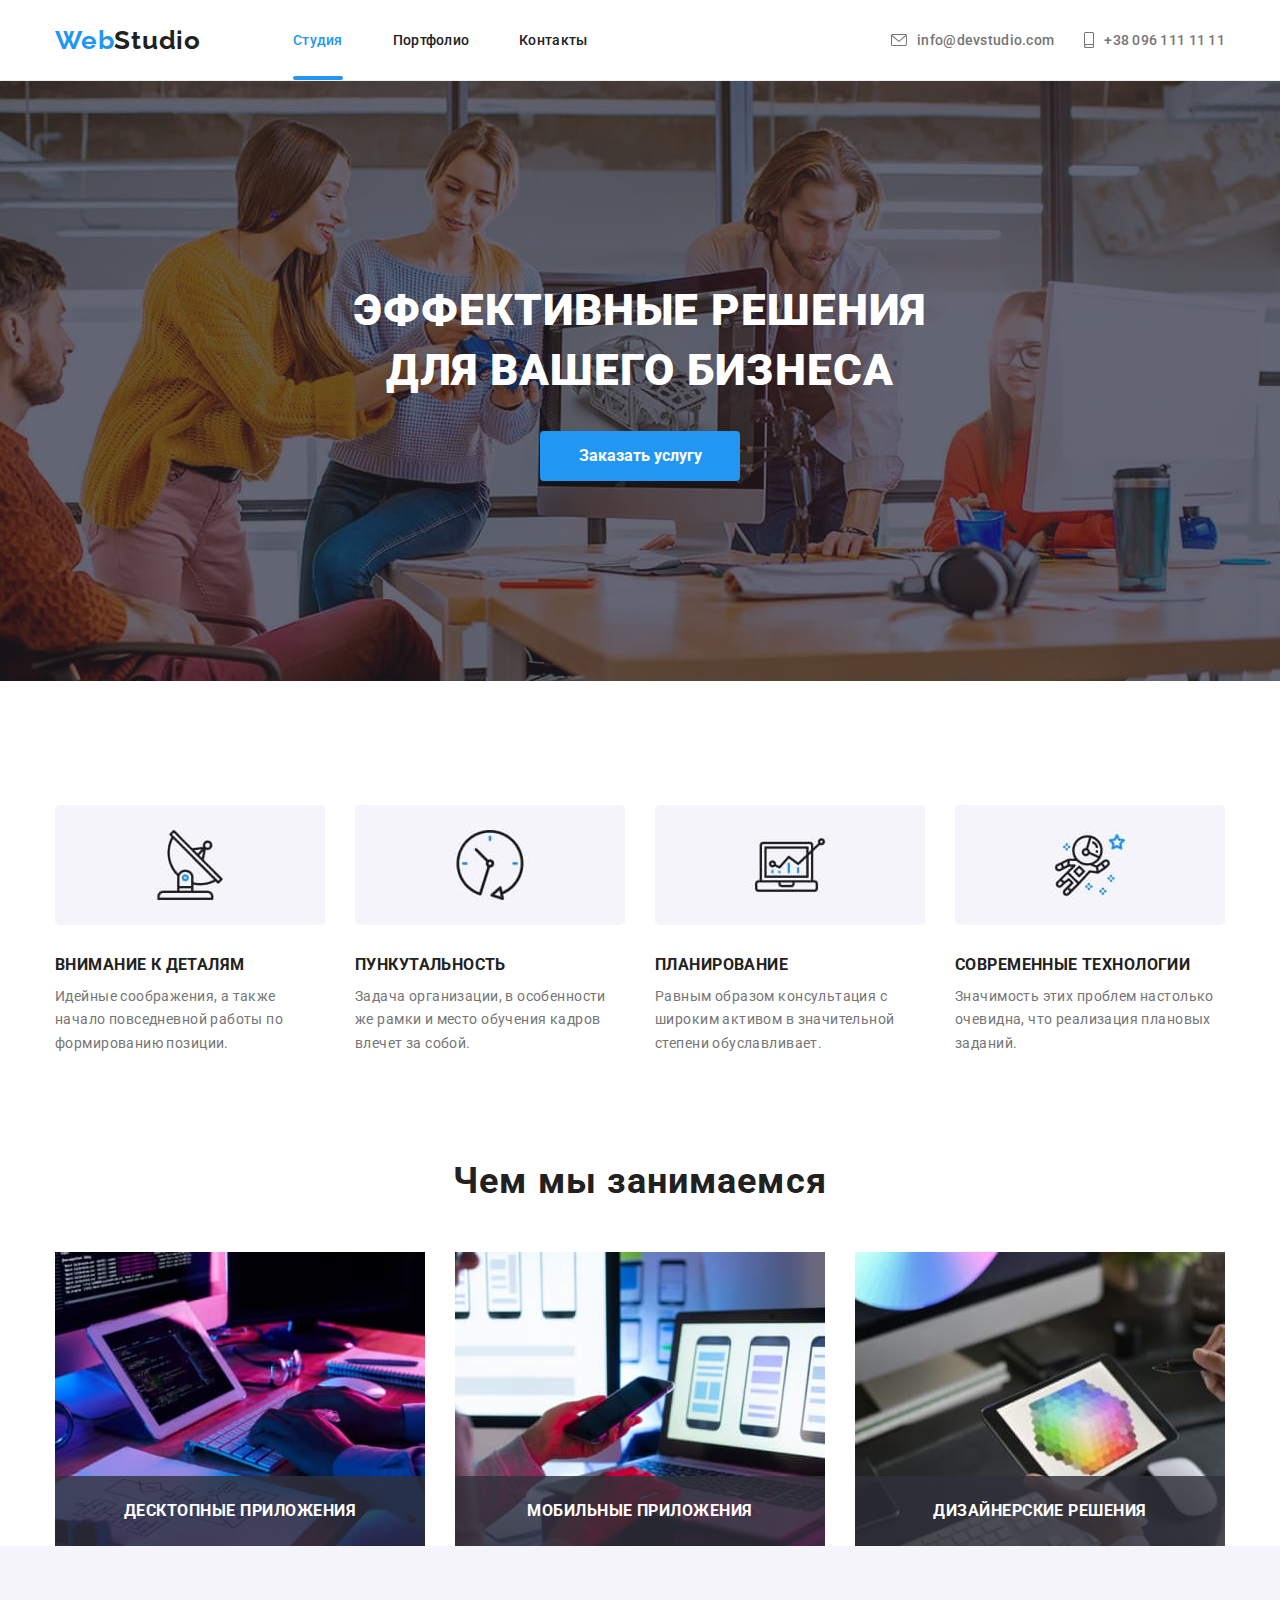
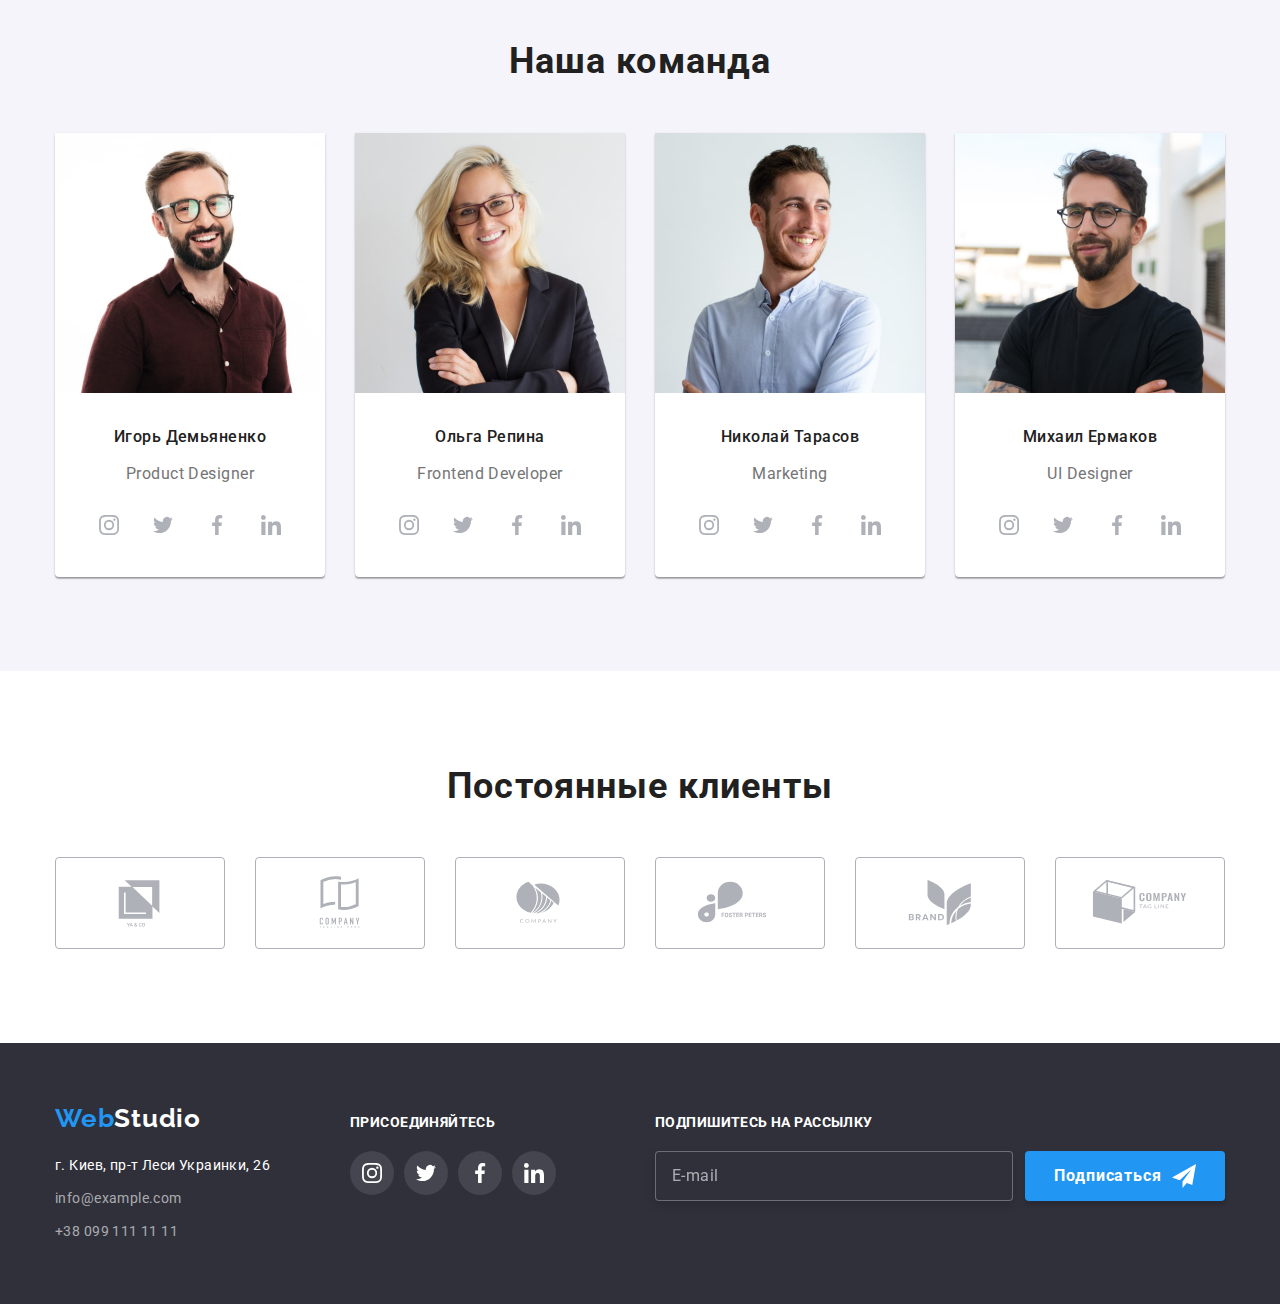
==== commit 5091b933: "v5-fix" ====
--- a/index.html
+++ b/index.html
@@ -13,13 +13,13 @@
       href="https://fonts.googleapis.com/css2?family=Raleway:wght@700&family=Roboto:wght@400;500;700;900&display=swap"
       rel="stylesheet"
     />
-    <link rel="stylesheet" href="css/styles.css" />
+    <link rel="stylesheet" href="css/main.min.css" />
     <title>Студия</title>
   </head>
   <body>
     <header class="header">
-      <div class="thumb-center flex-center">
-        <nav class="flex-center">
+      <div class="center__thumb center__flex">
+        <nav class="center__flex">
           <a lang="en" href="index.html" class="icon header__icon"
             ><span class="icon__theme">Web</span>Studio</a
           >
@@ -37,7 +37,7 @@
         </nav>
         <ul class="header__list header__list--address">
           <li class="header__item-address">
-            <a href="mailto:info@devstudio.com" class="flex-center header__address">
+            <a href="mailto:info@devstudio.com" class="center__flex header__address">
               <svg class="header__icon-mail">
                 <use href="./images/icons.svg#icon-envelope"></use>
               </svg>
@@ -45,7 +45,7 @@
             >
           </li>
           <li class="header__item-address">
-            <a href="tel:+380961111111" class="flex-center header__address">
+            <a href="tel:+380961111111" class="center__flex header__address">
               <svg class="header__icon-phone">
                 <use href="./images/icons.svg#icon-smartphone"></use>
               </svg>
@@ -58,14 +58,14 @@
 
     <main>
       <section class="hero hero__overlay">
-        <div class="thumb-center">
+        <div class="center__thumb">
           <h1 class="hero__slogan">ЭФФЕКТИВНЫЕ РЕШЕНИЯ ДЛЯ ВАШЕГО БИЗНЕСА</h1>
           <button data-modal-open type="button" class="hero__button">Заказать услугу</button>
         </div>
       </section>
       <section class="section">
-        <div class="thumb-center">
-          <ul class="flex-center">
+        <div class="center__thumb">
+          <ul class="center__flex">
             <li class="about about--detail">
               <h3 class="sub-title about__sub-title">Внимание к деталям</h3>
               <p class="main-text">
@@ -95,10 +95,10 @@
       </section>
 
       <section class="section">
-        <div class="thumb-center">
+        <div class="center__thumb">
           <h2 class="title">Чем мы занимаемся</h2>
 
-          <ul class="flex-center aside">
+          <ul class="center__flex aside">
             <li class="aside__item">
               <img src="images/box1.jpg" alt="Человек пишет код" />
               <div class="aside__back">
@@ -122,15 +122,15 @@
       </section>
 
       <section class="section section--team-back">
-        <div class="thumb-center">
+        <div class="center__thumb">
           <h2 class="title">Наша команда</h2>
-          <ul class="flex-center team">
+          <ul class="center__flex team">
             <li class="team__item">
               <img class="team__img" src="images/img1.1.jpg" alt="" width="260" />
               <div class="team__wrap">
                 <h3 class="team__text team__text--name">Игорь Демьяненко</h3>
                 <p class="team__text team__text--prof">Product Designer</p>
-                <ul class="flex-center team__contact">
+                <ul class="center__flex team__contact">
                   <li class="team__icon-item">
                     <a href="" class="icon--center icon-link team__icon-link">
                       <svg class="icon-img team__icon-img">
@@ -168,7 +168,7 @@
               <div class="team__wrap">
                 <h3 class="team__text team__text--name">Ольга Репина</h3>
                 <p class="team__text team__text--prof">Frontend Developer</p>
-                <ul class="flex-center team__contact">
+                <ul class="center__flex team__contact">
                   <li class="team__icon-item">
                     <a href="" class="icon--center icon-link team__icon-link">
                       <svg class="icon-img team__icon-img">
@@ -206,7 +206,7 @@
               <div class="team__wrap">
                 <h3 class="team__text team__text--name">Николай Тарасов</h3>
                 <p class="team__text team__text--prof">Marketing</p>
-                <ul class="flex-center team__contact">
+                <ul class="center__flex team__contact">
                   <li class="team__icon-item">
                     <a href="" class="icon--center icon-link team__icon-link">
                       <svg class="icon-img team__icon-img">
@@ -244,7 +244,7 @@
               <div class="team__wrap">
                 <h3 class="team__text team__text--name">Михаил Ермаков</h3>
                 <p class="team__text team__text--prof">UI Designer</p>
-                <ul class="flex-center team__contact">
+                <ul class="center__flex team__contact">
                   <li class="team__icon-item">
                     <a href="" class="icon--center icon-link team__icon-link">
                       <svg class="icon-img team__icon-img">
@@ -280,9 +280,9 @@
         </div>
       </section>
       <section class="section">
-        <div class="thumb-center">
+        <div class="center__thumb">
           <h2 class="title">Постоянные клиенты</h2>
-          <ul class="flex-center">
+          <ul class="center__flex">
             <li class="client">
               <a href="" class="icon--center client__link">
                 <svg class="client__icon">
@@ -331,7 +331,7 @@
     </main>
 
     <footer class="footer">
-      <div class="thumb-center flex-center">
+      <div class="center__thumb center__flex">
         <div>
           <a lang="en" href="index.html" class="icon footer__icon"
             ><span class="icon__theme">Web</span>Studio</a
@@ -354,7 +354,7 @@
         </div>
         <div class="footer__media">
           <h3 class="sub-title sub-title--join">Присоединяйтесь</h3>
-          <ul class="flex-center">
+          <ul class="center__flex">
             <li class="footer__item">
               <a href="" class="icon--center icon-link footer__icon-link">
                 <svg class="icon-img footer__icon-img">
@@ -388,7 +388,7 @@
         <div class="footer__subscribe">
           <h3 class="sub-title sub-title--join">Подпишитесь на рассылку</h3>
 
-          <form name="subscribe_form" autocomplete="on" class="flex-center">
+          <form name="subscribe_form" autocomplete="on" class="center__flex">
             <label>
               <input class="footer__form" type="email" name="email" placeholder="E-mail" />
             </label>
@@ -454,9 +454,10 @@
           <label class="modal__agree">
             <input type="checkbox" name="valid" value="agree" />
             <span class="modal__checkbox"></span>
-            Соглашаюсь с рассылкой и принимаю <a href="" class="link-agree">Условия договора</a>
+            Соглашаюсь с рассылкой и принимаю
+            <a href="" class="modal__agree--link">Условия договора</a>
           </label>
-          <div class="flex-center">
+          <div class="center__flex">
             <button type="submit" class="modal__button-sent">Отправить</button>
           </div>
         </form>
--- a/css/main.min.css
+++ b/css/main.min.css
@@ -0,0 +1,2 @@
+body{font-family:"Roboto";color:#212121}a{text-decoration:none;display:inline-block}ul{list-style:none}img{display:block}ul,ol{margin-top:0;margin-bottom:0;padding-left:0}h1,h2,h3,h4,h5,h6,p{margin-top:0;margin-bottom:0}.main-text{color:#757575;line-height:1.71}.header{border-bottom:1px solid #eee}.header__icon{color:#212121;margin-right:93px}.header__list{display:-webkit-box;display:-ms-flexbox;display:flex}.header__list--address{margin-left:auto}.header__item-nav:not(:last-child){margin-right:50px}.header__item-address:not(:last-child){margin-right:30px}.header__link{font-weight:500;font-size:14px;line-height:1.17;letter-spacing:0.02em;padding-top:32px;padding-bottom:32px;color:#212121;-webkit-transition:color 250ms cubic-bezier(0.4, 0, 0.2, 1);transition:color 250ms cubic-bezier(0.4, 0, 0.2, 1)}.header__link:hover,.header__link:focus{color:#2196f3}.header__link--selected{position:relative;color:#2196f3}.header__link--selected::after{display:block;content:'';width:100%;height:4px;border-bottom-width:4px;border-bottom-style:solid;border-bottom-color:#2196f3;border-radius:2px;position:absolute;bottom:0}.header__address{font-weight:500;font-size:14px;line-height:1.17;letter-spacing:0.02em;padding-top:32px;padding-bottom:32px;color:#757575;-webkit-transition:color 250ms cubic-bezier(0.4, 0, 0.2, 1);transition:color 250ms cubic-bezier(0.4, 0, 0.2, 1)}.header__address:hover,.header__address:focus{color:#2196f3}.header__icon-phone{width:10px;height:16px;cursor:pointer;margin-right:10px;fill:#757575;-webkit-transition:fill 250ms cubic-bezier(0.4, 0, 0.2, 1);transition:fill 250ms cubic-bezier(0.4, 0, 0.2, 1)}.header__address:hover .header__icon-phone,.header__address:focus .header__icon-phone{fill:#2196f3}.header__icon-mail{width:16px;height:12px;cursor:pointer;margin-right:10px;fill:#757575;-webkit-transition:fill 250ms cubic-bezier(0.4, 0, 0.2, 1);transition:fill 250ms cubic-bezier(0.4, 0, 0.2, 1)}.header__address:hover .header__icon-mail,.header__address:focus .header__icon-mail{fill:#2196f3}.icon{font-family:"Raleway";font-weight:700;font-size:26px;line-height:1.17;letter-spacing:0.03em;width:145px}.icon--center{display:-webkit-box;display:-ms-flexbox;display:flex;-webkit-box-align:center;-ms-flex-align:center;align-items:center;-webkit-box-pack:center;-ms-flex-pack:center;justify-content:center}.icon__theme{color:#2196f3}.section{padding-top:94px}.section--team-back{background-color:#f5f4fa}.section:last-child{padding-bottom:94px}.center__flex{display:-webkit-box;display:-ms-flexbox;display:flex;-webkit-box-align:center;-ms-flex-align:center;align-items:center}.center__thumb{margin-left:auto;margin-right:auto;width:1200px;padding-left:15px;padding-right:15px}.hero{max-width:1600px;height:600px;letter-spacing:0.06em;text-align:center;background-color:#2f303a;padding-top:200px;padding-bottom:200px;margin-left:auto;margin-right:auto}.hero__overlay{background-image:-webkit-gradient(linear, left top, right top, from(rgba(47,48,58,0.4)), to(rgba(47,48,58,0.4))),url(../images/back-hero.jpg);background-image:linear-gradient(to right, rgba(47,48,58,0.4), rgba(47,48,58,0.4)),url(../images/back-hero.jpg);background-repeat:no-repeat;background-position:center;background-size:cover}.hero__slogan{font-weight:900;font-size:44px;line-height:1.36;color:#fff;max-width:600px;margin:0 auto;margin-bottom:30px}.hero__button{font-weight:700;font-size:16px;line-height:1.87;cursor:pointer;min-width:200px;min-height:50px;padding:10px, 32px;border-radius:4px;border-color:transparent;color:#fff;background-color:#2196f3;-webkit-transition:background-color 250ms cubic-bezier(0.4, 0, 0.2, 1);transition:background-color 250ms cubic-bezier(0.4, 0, 0.2, 1)}.hero__button:hover,.hero__button:focus{background-color:#188ce8}.about{margin-top:30px;margin-bottom:10px;width:270px;font-size:14px;letter-spacing:0.03em}.about:not(:first-child){margin-left:30px}.about::before{display:block;content:'';height:120px}.about--detail::before{width:270px;height:120px;background-image:url(../images/Group1.jpg)}.about--time::before{background-image:url(../images/Group2.jpg)}.about--plan::before{background-image:url(../images/Group3.jpg)}.about--tech::before{background-image:url(../images/Group4.jpg)}.about__sub-title{margin-top:30px;margin-bottom:10px}.sub-title{font-weight:700;text-transform:uppercase;line-height:1.17}.sub-title--join{font-size:14px;letter-spacing:0.03em;margin-bottom:20px;color:#fff}.title{font-weight:700;font-size:36px;line-height:1.17;letter-spacing:0.03em;text-align:center;margin-bottom:50px}.aside{-webkit-box-pack:justify;-ms-flex-pack:justify;justify-content:space-between}.aside__item{position:relative;width:370px;z-index:-1}.aside__back{display:-webkit-box;display:-ms-flexbox;display:flex;-webkit-box-pack:center;-ms-flex-pack:center;justify-content:center;-webkit-box-align:center;-ms-flex-align:center;align-items:center;position:absolute;bottom:0;width:370px;height:70px;background-image:-webkit-gradient(linear, left top, right top, from(rgba(47,48,58,0.8)), to(rgba(47,48,58,0.8)));background-image:linear-gradient(to right, rgba(47,48,58,0.8), rgba(47,48,58,0.8))}.aside__text{letter-spacing:0.03em;color:#fff}.team{padding-bottom:94px}.team__item{background-color:#fff;width:270px;-webkit-box-shadow:0px 1px 3px rgba(0,0,0,0.12),0px 1px 1px rgba(0,0,0,0.14),0px 2px 1px rgba(0,0,0,0.2);box-shadow:0px 1px 3px rgba(0,0,0,0.12),0px 1px 1px rgba(0,0,0,0.14),0px 2px 1px rgba(0,0,0,0.2);border-radius:0px 0px 4px 4px}.team__item:not(:first-child){margin-left:30px}.team__img{width:270px}.team__wrap{padding-top:30px;padding-bottom:30px}.team__text{font-size:16px;line-height:1.71;letter-spacing:0.03em;text-align:center}.team__text--name{font-weight:500;margin-bottom:10px}.team__text--prof{margin-bottom:16px;color:#757575}.team__contact{-webkit-box-pack:center;-ms-flex-pack:center;justify-content:center}.team__icon-item:not(:last-child){margin-right:10px}.team__icon-link{-webkit-transition:background-color 250ms cubic-bezier(0.4, 0, 0.2, 1);transition:background-color 250ms cubic-bezier(0.4, 0, 0.2, 1)}.team__icon-link:hover,.team__icon-link:focus{background-color:#2196f3}.team__icon-img{fill:#afb1b8;-webkit-transition:fill 250ms cubic-bezier(0.4, 0, 0.2, 1);transition:fill 250ms cubic-bezier(0.4, 0, 0.2, 1)}.team__icon-link:hover .team__icon-img,.team__icon-link:focus .team__icon-img{fill:#fff}.icon-link{width:44px;height:44px;border-radius:50%;background-position:center;background-repeat:no-repeat}.icon-img{width:20px;height:20px}.client:not(:last-child){margin-right:30px}.client__link{width:170px;height:92px;cursor:pointer;border:1px solid #afb1b8;border-radius:4px;-webkit-transition:border-color 250ms cubic-bezier(0.4, 0, 0.2, 1);transition:border-color 250ms cubic-bezier(0.4, 0, 0.2, 1)}.client__link:hover,.client__link:focus{border-color:#2196f3}.client__icon{width:106px;height:60px;fill:#afb1b8;-webkit-transition:fill 250ms cubic-bezier(0.4, 0, 0.2, 1);transition:fill 250ms cubic-bezier(0.4, 0, 0.2, 1)}.client__link:hover .client__icon,.client__link:focus .client__icon{fill:#2196f3}.footer{background-color:#2f303a;padding-top:60px;padding-bottom:60px}.footer .center__thumb.center__flex{display:-webkit-box;display:-ms-flexbox;display:flex;-webkit-box-align:baseline;-ms-flex-align:baseline;align-items:baseline}.footer__media{margin-left:70px}.footer__icon{color:#fff;margin-bottom:20px}.footer__item{font-style:normal;letter-spacing:0.03em;font-size:14px}.footer__list .footer__item:not(:first-child){margin-top:9px}.footer__item:not(:last-child){margin-right:10px}.footer__address{color:#fff;-webkit-transition:color 250ms cubic-bezier(0.4, 0, 0.2, 1);transition:color 250ms cubic-bezier(0.4, 0, 0.2, 1)}.footer__address:hover,.footer__address:focus{color:#2196f3}.footer__contact{color:rgba(255,255,255,0.6)}.footer__icon-link{background-color:rgba(255,255,255,0.1);-webkit-transition:background-color 250ms cubic-bezier(0.4, 0, 0.2, 1);transition:background-color 250ms cubic-bezier(0.4, 0, 0.2, 1)}.footer__icon-link:hover,.footer__icon-link:focus{background-color:#2196f3}.footer__icon-img{fill:#fff;-webkit-transition:fill 250ms cubic-bezier(0.4, 0, 0.2, 1);transition:fill 250ms cubic-bezier(0.4, 0, 0.2, 1)}.footer__subscribe{width:570px;margin-left:auto}.footer__form{height:50px;min-width:358px;padding-left:16px;padding-top:15px;padding-bottom:15px;color:#fff;border-radius:4px;border:1px solid rgba(255,255,255,0.3);-webkit-filter:drop-shadow(0px 4px 4px rgba(0,0,0,0.15));filter:drop-shadow(0px 4px 4px rgba(0,0,0,0.15));background-color:#2f303a}.footer__form::-webkit-input-placeholder{font-size:16px;line-height:1.25;letter-spacing:0.03em;color:rgba(255,255,255,0.6)}.footer__form:-ms-input-placeholder{font-size:16px;line-height:1.25;letter-spacing:0.03em;color:rgba(255,255,255,0.6)}.footer__form::-ms-input-placeholder{font-size:16px;line-height:1.25;letter-spacing:0.03em;color:rgba(255,255,255,0.6)}.footer__form::placeholder{font-size:16px;line-height:1.25;letter-spacing:0.03em;color:rgba(255,255,255,0.6)}.footer__button{height:50px;min-width:200px;font-weight:700;font-size:16px;line-height:1.875;letter-spacing:0.06em;margin-left:12px;display:-webkit-box;display:-ms-flexbox;display:flex;-webkit-box-align:center;-ms-flex-align:center;align-items:center;-webkit-box-pack:center;-ms-flex-pack:center;justify-content:center;border-color:transparent;color:#fff;background-color:#2196f3;-webkit-box-shadow:0px 4px 4px rgba(0,0,0,0.15);box-shadow:0px 4px 4px rgba(0,0,0,0.15);border-radius:4px}.footer__button-icon{width:24px;height:24px;margin-left:10px;fill:#fff}.backdrop{position:fixed;top:0;left:0;width:100%;height:100%;background-color:rgba(0,0,0,0.2);-webkit-transition:background-color 250ms cubic-bezier(0.4, 0, 0.2, 1);transition:background-color 250ms cubic-bezier(0.4, 0, 0.2, 1)}.backdrop.is-hidden{opacity:0;pointer-events:none}.modal{z-index:1000;position:absolute;top:50%;left:50%;-webkit-transform:translate(-50%, -50%);transform:translate(-50%, -50%);padding:40px;min-width:528px;min-height:581px;border-radius:4px;-webkit-box-shadow:0px 1px 3px rgba(0,0,0,0.12),0px 1px 1px rgba(0,0,0,0.14),0px 2px 1px rgba(0,0,0,0.2);box-shadow:0px 1px 3px rgba(0,0,0,0.12),0px 1px 1px rgba(0,0,0,0.14),0px 2px 1px rgba(0,0,0,0.2);background-color:#fff;-webkit-transition:background-color 250ms cubic-bezier(0.4, 0, 0.2, 1),-webkit-box-shadow 250ms cubic-bezier(0.4, 0, 0.2, 1);transition:background-color 250ms cubic-bezier(0.4, 0, 0.2, 1),-webkit-box-shadow 250ms cubic-bezier(0.4, 0, 0.2, 1);transition:background-color 250ms cubic-bezier(0.4, 0, 0.2, 1),box-shadow 250ms cubic-bezier(0.4, 0, 0.2, 1);transition:background-color 250ms cubic-bezier(0.4, 0, 0.2, 1),box-shadow 250ms cubic-bezier(0.4, 0, 0.2, 1),-webkit-box-shadow 250ms cubic-bezier(0.4, 0, 0.2, 1)}.modal__title{font-weight:700;font-size:20px;line-height:1.172;letter-spacing:0.03em;text-align:center;margin-bottom:12px}.modal__form{width:448px;margin-left:auto;margin-right:auto}.modal__form div{display:-webkit-box;display:-ms-flexbox;display:flex;-webkit-box-pack:center;-ms-flex-pack:center;justify-content:center}.modal__name{position:relative;display:-webkit-box;display:-ms-flexbox;display:flex;-webkit-box-orient:vertical;-webkit-box-direction:normal;-ms-flex-direction:column;flex-direction:column;text-align:initial;width:auto;margin-bottom:10px;font-size:12px;line-height:1.17;letter-spacing:0.01em;color:#757575}.modal__name:nth-child(4){margin-bottom:20px}.modal__icon{position:absolute;bottom:11px;left:12px;width:18px;height:18px}.modal__name:focus-within .modal__icon{fill:#2196f3}.modal__field{font-size:14px;line-height:1.17;letter-spacing:0.01em;margin-top:4px;outline:none;border:1px solid rgba(33,33,33,0.2);border-radius:4px}.modal__field--info{height:40px;padding-left:40px}.modal__field--comment{height:120px;padding:12px 16px;resize:none}.modal__field:focus-within{border:1px solid #2196f3}.modal__field--comment::-webkit-input-placeholder{color:rgba(117,117,117,0.5)}.modal__field--comment:-ms-input-placeholder{color:rgba(117,117,117,0.5)}.modal__field--comment::-ms-input-placeholder{color:rgba(117,117,117,0.5)}.modal__field--comment::placeholder{color:rgba(117,117,117,0.5)}.modal__agree{position:relative;display:-webkit-box;display:-ms-flexbox;display:flex;-webkit-box-pack:center;-ms-flex-pack:center;justify-content:center;-webkit-box-align:center;-ms-flex-align:center;align-items:center;margin-bottom:30px;font-size:14px;line-height:1.71;letter-spacing:0.03em;color:#757575}.modal__agree input[type='checkbox']{-webkit-appearance:none;-moz-appearance:none;appearance:none}.modal__agree--link{font-size:14px;line-height:1.71;letter-spacing:0.03em;text-decoration:underline;margin-left:6px;color:#2196f3}.modal__checkbox{content:'';display:inline-block;margin-right:8.38px;width:16px;height:15px;border:2px solid #212121;border-radius:2px;-webkit-transition:border-color 250ms cubic-bezier(0.4, 0, 0.2, 1),background-color 250ms cubic-bezier(0.4, 0, 0.2, 1);transition:border-color 250ms cubic-bezier(0.4, 0, 0.2, 1),background-color 250ms cubic-bezier(0.4, 0, 0.2, 1)}.modal__agree input[type='checkbox']:focus ~ .modal__checkbox{border-color:#2196f3}.modal__agree input[type='checkbox']:checked ~ .modal__checkbox{border-color:#2196f3;background-color:#2196f3;background-image:url(../images/checkbox.svg);background-repeat:no-repeat;background-size:cover;background-origin:border-box}.modal__button-sent{height:50px;min-width:200px;font-weight:700;font-size:16px;line-height:1.875;letter-spacing:0.06em;display:-webkit-box;display:-ms-flexbox;display:flex;-webkit-box-align:center;-ms-flex-align:center;align-items:center;-webkit-box-pack:center;-ms-flex-pack:center;justify-content:center;border-color:transparent;color:#fff;background-color:#2196f3;-webkit-box-shadow:0px 4px 4px rgba(0,0,0,0.15);box-shadow:0px 4px 4px rgba(0,0,0,0.15);border-radius:4px}.modal__button-close{position:absolute;top:8px;right:8px;cursor:pointer;padding:0;width:30px;height:30px;border-radius:50%;border-color:rgba(0,0,0,0.1);background-color:#fff}.modal__icon-close{background-position:center;background-repeat:no-repeat;width:18px;height:18px;-webkit-filter:drop-shadow(0px 4px 4px rgba(0,0,0,0.25));filter:drop-shadow(0px 4px 4px rgba(0,0,0,0.25))}.control{-webkit-box-pack:center;-ms-flex-pack:center;justify-content:center;margin-bottom:50px}.control__button{font-weight:500;font-size:16px;line-height:1.62;letter-spacing:0.03em;background-color:#f5f4fa;cursor:pointer;padding:6px 22px;border:transparent;border-radius:4px;-webkit-transition:color 250ms cubic-bezier(0.4, 0, 0.2, 1),background-color 250ms cubic-bezier(0.4, 0, 0.2, 1),-webkit-box-shadow 250ms cubic-bezier(0.4, 0, 0.2, 1);transition:color 250ms cubic-bezier(0.4, 0, 0.2, 1),background-color 250ms cubic-bezier(0.4, 0, 0.2, 1),-webkit-box-shadow 250ms cubic-bezier(0.4, 0, 0.2, 1);transition:color 250ms cubic-bezier(0.4, 0, 0.2, 1),background-color 250ms cubic-bezier(0.4, 0, 0.2, 1),box-shadow 250ms cubic-bezier(0.4, 0, 0.2, 1);transition:color 250ms cubic-bezier(0.4, 0, 0.2, 1),background-color 250ms cubic-bezier(0.4, 0, 0.2, 1),box-shadow 250ms cubic-bezier(0.4, 0, 0.2, 1),-webkit-box-shadow 250ms cubic-bezier(0.4, 0, 0.2, 1)}.control__button:active,.control__button:hover,.control__button:focus{color:#fff;background-color:#2196f3;-webkit-box-shadow:0px 3px 1px rgba(0,0,0,0.1),0px 1px 2px rgba(0,0,0,0.08),0px 2px 2px rgba(0,0,0,0.12);box-shadow:0px 3px 1px rgba(0,0,0,0.1),0px 1px 2px rgba(0,0,0,0.08),0px 2px 2px rgba(0,0,0,0.12)}.control__item:not(:last-child){margin-right:8px}.work{display:-webkit-box;display:-ms-flexbox;display:flex;-ms-flex-wrap:wrap;flex-wrap:wrap;margin-left:-30px;margin-top:-30px}.work__item{-ms-flex-preferred-size:calc(100% / 3 -30px);flex-basis:calc(100% / 3 -30px);margin-left:30px;margin-top:30px;cursor:pointer}.work__link{-webkit-transition:-webkit-box-shadow 250ms cubic-bezier(0.4, 0, 0.2, 1);transition:-webkit-box-shadow 250ms cubic-bezier(0.4, 0, 0.2, 1);transition:box-shadow 250ms cubic-bezier(0.4, 0, 0.2, 1);transition:box-shadow 250ms cubic-bezier(0.4, 0, 0.2, 1), -webkit-box-shadow 250ms cubic-bezier(0.4, 0, 0.2, 1)}.work__link:hover,.work__link:focus{-webkit-box-shadow:0px 1px 1px rgba(0,0,0,0.12),0px 4px 4px rgba(0,0,0,0.06),1px 4px 6px rgba(0,0,0,0.16);box-shadow:0px 1px 1px rgba(0,0,0,0.12),0px 4px 4px rgba(0,0,0,0.06),1px 4px 6px rgba(0,0,0,0.16)}.work__img{position:relative;overflow:hidden}.work__overlay{position:absolute;width:100%;height:100%;-webkit-transform:translateY(0);transform:translateY(0);background-image:-webkit-gradient(linear, left top, right top, from(rgba(33,150,243,0.9)), to(rgba(33,150,243,0.9)));background-image:linear-gradient(to right, rgba(33,150,243,0.9), rgba(33,150,243,0.9));-webkit-transition:-webkit-transform 250ms cubic-bezier(0.4, 0, 0.2, 1);transition:-webkit-transform 250ms cubic-bezier(0.4, 0, 0.2, 1);transition:transform 250ms cubic-bezier(0.4, 0, 0.2, 1);transition:transform 250ms cubic-bezier(0.4, 0, 0.2, 1), -webkit-transform 250ms cubic-bezier(0.4, 0, 0.2, 1)}.work__link:hover .work__overlay,.work__link:focus .work__overlay{-webkit-transform:translateY(-100%);transform:translateY(-100%)}.work__text{width:322px;height:168px;position:fixed;top:50%;left:50%;-webkit-transform:translate(-50%, -50%);transform:translate(-50%, -50%);font-size:18px;line-height:28px;letter-spacing:0.03em;color:#fff}.work__wrap{border-right-width:1px;border-right-style:solid;border-right-color:#eee;border-left-width:1px;border-left-style:solid;border-left-color:#eee;border-bottom-width:1px;border-bottom-style:solid;border-bottom-color:#eee;padding-top:20px;padding-bottom:20px;padding-left:24px;padding-right:24px}.work__name{font-weight:700;font-size:18px;line-height:2;letter-spacing:0.06em;margin-bottom:4px;color:#212121}.work__desc{font-weight:normal;font-size:16px;line-height:1.87;letter-spacing:0.03em;color:#757575}
+/*# sourceMappingURL=main.min.css.map */